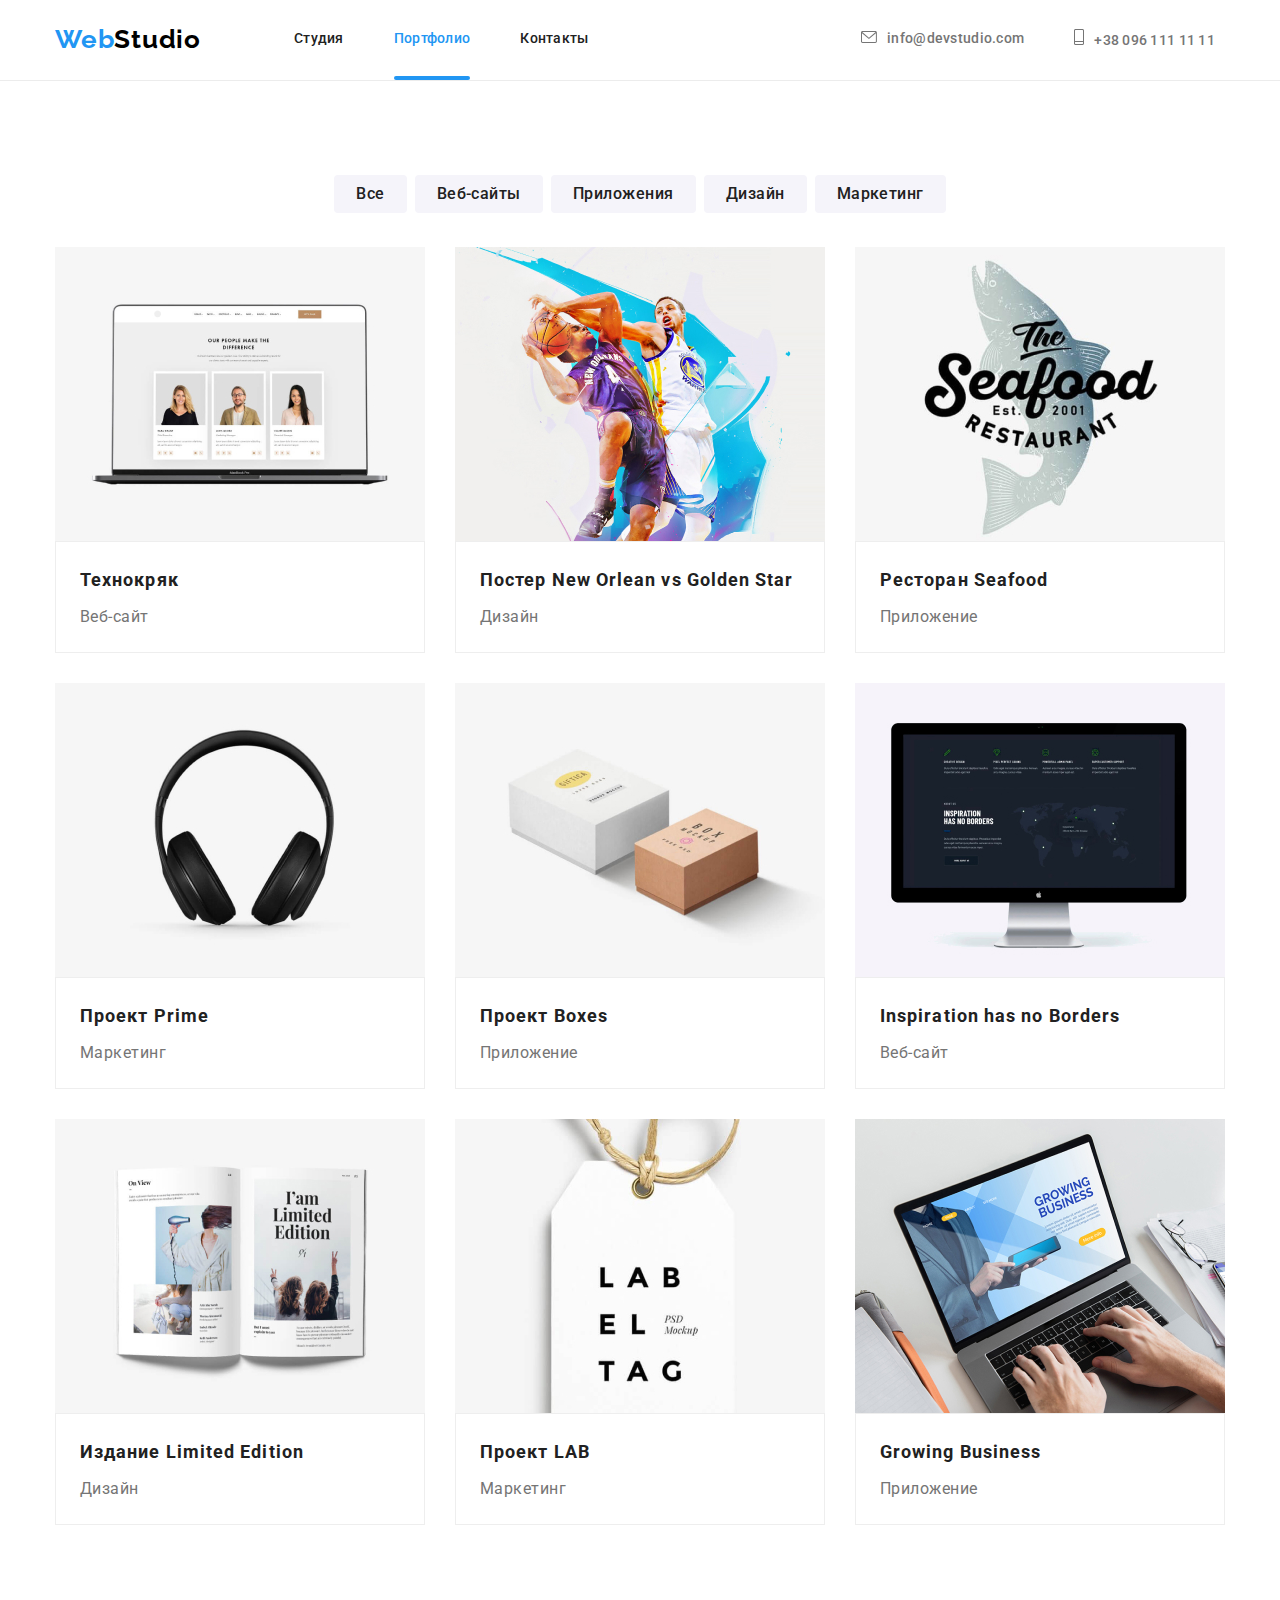
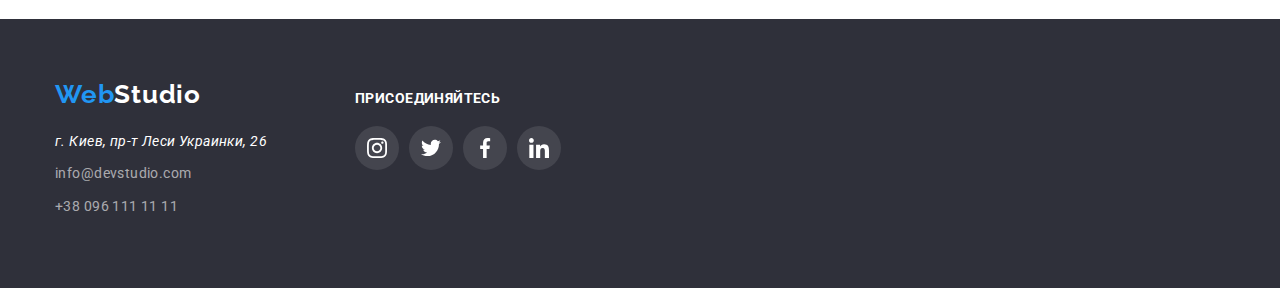
==== portfolio.html @ c2597544 "перенос файлов" ====
<!DOCTYPE html>
<html lang="en">
    <head>
        <meta charset="UTF-8" />
        <meta name="viewport" content="width=device-width, initial-scale=1.0" />
        <title>Portfolio</title>
        <link
            href="https://fonts.googleapis.com/css2?family=Raleway:wght@700&family=Roboto:wght@400;500;700;900&display=swap"
            rel="stylesheet"
        />
        <link
            rel="stylesheet"
            href="https://cdnjs.cloudflare.com/ajax/libs/modern-normalize/1.0.0/modern-normalize.min.css"
        />
        <link rel="stylesheet" href="./css/styles.css" />
    </head>
    <body>
        <header class="page-header border-bottom">
            <div class="container main-nav">
                <nav class="nav-nav">
                    <a href="./index.html" class="logo">Web<span class="logospan">Studio</span></a>
                    <ul class="site-nav">
                        <li class="item"><a href="./index.html" class="link">Студия</a></li>
                        <li class="item"><a href="" class="link current">Портфолио</a></li>
                        <li class="item"><a href="" class="link">Контакты</a></li>
                    </ul>
                </nav>
                <ul class="upper-contacts">
                    <li class="item">
                        <a href="mailto:info@devstudio.com" class="upper-contacts-item"
                            ><svg class="upper-contacts-svg-one upper-contacts-svg">
                                <use href="./images/sprite.svg#envelope"></use></svg
                            >info@devstudio.com</a
                        >
                    </li>
                    <li class="item">
                        <a href="tel:+380961111111" class="upper-contacts-item">
                            <svg class="upper-contacts-svg-two upper-contacts-svg">
                                <use href="./images/sprite.svg#phone"></use></svg
                            >+38 096 111 11 11</a
                        >
                    </li>
                </ul>
            </div>
        </header>
        <main>
            <section class="ourprojects">
                <div class="container">
                    <h1></h1>
                    <ul class="project-button-group">
                        <li class="project-button-item">
                            <button class="projectbutton" type="button">Все</button>
                        </li>
                        <li class="project-button-item">
                            <button class="projectbutton" type="button">Веб-сайты</button>
                        </li>
                        <li class="project-button-item">
                            <button class="projectbutton" type="button">Приложения</button>
                        </li>
                        <li class="project-button-item">
                            <button class="projectbutton" type="button">Дизайн</button>
                        </li>
                        <li class="project-button-item">
                            <button class="projectbutton" type="button">Маркетинг</button>
                        </li>
                    </ul>

                    <ul class="projects-info">
                        <li class="project-info-item">
                            <a class="project-box-link" target="_blank" rel="noopener noreferer" href="#">
                                <div class="project-img-box">
                                    <img src="./images/img5.jpg" width="370" height="294" alt="" />
                                    <p class="project-box-desc">
                                        Технокряк это современная площадка распространения коронавируса. Компании
                                        используют эту платформу для цифрового шпионажа и атак на защищённые сервера
                                        конкурентов.
                                    </p>
                                </div>
                                <div class="project-info-box">
                                    <h5 class="projecthead">Технокряк</h5>
                                    <p class="projectdesc">Веб-сайт</p>
                                </div>
                            </a>
                        </li>
                        <li class="project-info-item">
                            <a class="project-box-link" target="_blank" rel="noopener noreferer" href="#">
                                <div class="project-img-box">
                                    <img src="./images/img6.jpg" width="370" height="294" alt="" />
                                    <p class="project-box-desc">
                                        Технокряк это современная площадка распространения коронавируса. Компании
                                        используют эту платформу для цифрового шпионажа и атак на защищённые сервера
                                        конкурентов.
                                    </p>
                                </div>
                                <div class="project-info-box">
                                    <h5 class="projecthead">Постер New Orlean vs Golden Star</h5>
                                    <p class="projectdesc">Дизайн</p>
                                </div>
                            </a>
                        </li>
                        <li class="project-info-item">
                            <a class="project-box-link" target="_blank" rel="noopener noreferer" href="#">
                                <div class="project-img-box">
                                    <img src="./images/img7.jpg" width="370" height="294" alt="" />
                                    <p class="project-box-desc">
                                        Технокряк это современная площадка распространения коронавируса. Компании
                                        используют эту платформу для цифрового шпионажа и атак на защищённые сервера
                                        конкурентов.
                                    </p>
                                </div>
                                <div class="project-info-box">
                                    <h5 class="projecthead">Ресторан Seafood</h5>
                                    <p class="projectdesc">Приложение</p>
                                </div>
                            </a>
                        </li>
                        <li class="project-info-item">
                            <a class="project-box-link" target="_blank" rel="noopener noreferer" href="#">
                                <div class="project-img-box">
                                    <img src="./images/img8.jpg" width="370" height="294" alt="" />
                                    <p class="project-box-desc">
                                        Технокряк это современная площадка распространения коронавируса. Компании
                                        используют эту платформу для цифрового шпионажа и атак на защищённые сервера
                                        конкурентов.
                                    </p>
                                </div>
                                <div class="project-info-box">
                                    <h5 class="projecthead">Проект Prime</h5>
                                    <p class="projectdesc">Маркетинг</p>
                                </div>
                            </a>
                        </li>
                        <li class="project-info-item">
                            <a class="project-box-link" target="_blank" rel="noopener noreferer" href="#">
                                <div class="project-img-box">
                                    <img src="./images/img9.jpg" width="370" height="294" alt="" />
                                    <p class="project-box-desc">
                                        Технокряк это современная площадка распространения коронавируса. Компании
                                        используют эту платформу для цифрового шпионажа и атак на защищённые сервера
                                        конкурентов.
                                    </p>
                                </div>
                                <div class="project-info-box">
                                    <h5 class="projecthead">Проект Boxes</h5>
                                    <p class="projectdesc">Приложение</p>
                                </div>
                            </a>
                        </li>
                        <li class="project-info-item">
                            <a class="project-box-link" target="_blank" rel="noopener noreferer" href="#">
                                <div class="project-img-box">
                                    <img src="./images/img10.jpg" width="370" height="294" alt="" />
                                    <p class="project-box-desc">
                                        Технокряк это современная площадка распространения коронавируса. Компании
                                        используют эту платформу для цифрового шпионажа и атак на защищённые сервера
                                        конкурентов.
                                    </p>
                                </div>
                                <div class="project-info-box">
                                    <h5 class="projecthead">Inspiration has no Borders</h5>
                                    <p class="projectdesc">Веб-сайт</p>
                                </div>
                            </a>
                        </li>
                        <li class="project-info-item">
                            <a class="project-box-link" target="_blank" rel="noopener noreferer" href="#">
                                <div class="project-img-box">
                                    <img src="./images/img11.jpg" width="370" height="294" alt="" />
                                    <p class="project-box-desc">
                                        Технокряк это современная площадка распространения коронавируса. Компании
                                        используют эту платформу для цифрового шпионажа и атак на защищённые сервера
                                        конкурентов.
                                    </p>
                                </div>
                                <div class="project-info-box">
                                    <h5 class="projecthead">Издание Limited Edition</h5>
                                    <p class="projectdesc">Дизайн</p>
                                </div>
                            </a>
                        </li>
                        <li class="project-info-item">
                            <a class="project-box-link" target="_blank" rel="noopener noreferer" href="#">
                                <div class="project-img-box">
                                    <img src="./images/img12.jpg" width="370" height="294" alt="" />
                                    <p class="project-box-desc">
                                        Технокряк это современная площадка распространения коронавируса. Компании
                                        используют эту платформу для цифрового шпионажа и атак на защищённые сервера
                                        конкурентов.
                                    </p>
                                </div>
                                <div class="project-info-box">
                                    <h5 class="projecthead">Проект LAB</h5>
                                    <p class="projectdesc">Маркетинг</p>
                                </div>
                            </a>
                        </li>
                        <li class="project-info-item">
                            <a class="project-box-link" target="_blank" rel="noopener noreferer" href="#">
                                <div class="project-img-box">
                                    <img src="./images/img13.jpg" width="370" height="294" alt="" />
                                    <p class="project-box-desc">
                                        Технокряк это современная площадка распространения коронавируса. Компании
                                        используют эту платформу для цифрового шпионажа и атак на защищённые сервера
                                        конкурентов.
                                    </p>
                                </div>
                                <div class="project-info-box">
                                    <h5 class="projecthead">Growing Business</h5>
                                    <p class="projectdesc">Приложение</p>
                                </div>
                            </a>
                        </li>
                    </ul>
                </div>
            </section>
        </main>
        <footer class="footer">
            <div class="container footer-div-box">
                <div class="footer-widget contact-info">
                    <a href="/" class="footerlogo">Web<span class="footerlogospan">Studio</span></a>
                    <ul class="footer-list">
                        <li class="footer-list-item">
                            <address class="address">г. Киев, пр-т Леси Украинки, 26</address>
                        </li>
                        <li class="footer-list-item">
                            <a href="mailto:info@devstudio.com" class="mail">info@devstudio.com</a>
                        </li>
                        <li class="footer-list-item">
                            <a href="tel:+380961111111" class="tel">+38 096 111 11 11</a>
                        </li>
                    </ul>
                </div>
                <div class="footer-widget join-us">
                    <h4 class="join-us-header">ПРИСОЕДИНЯЙТЕСЬ</h4>
                    <ul class="list-footer-social-icons">
                        <li class="footer-social-icons-item">
                            <a
                                class="footer-social-icons-link"
                                href="https://instagram.com/"
                                target="_blank"
                                rel="noopener noreferer"
                                aria-label="Instagram"
                            >
                                <svg class="footer-social-icons-svg">
                                    <use href="./images/sprite.svg#instagram"></use>
                                </svg>
                            </a>
                        </li>
                        <li class="footer-social-icons-item">
                            <a
                                class="footer-social-icons-link"
                                href="https://twitter.com/"
                                target="_blank"
                                rel="noopener noreferer"
                                aria-label="Twitter"
                            >
                                <svg class="footer-social-icons-svg">
                                    <use href="./images/sprite.svg#twitter"></use>
                                </svg>
                            </a>
                        </li>
                        <li class="footer-social-icons-item">
                            <a
                                class="footer-social-icons-link"
                                href="https://facebook.com/"
                                target="_blank"
                                rel="noopener noreferer"
                                aria-label="Facebook"
                            >
                                <svg class="footer-social-icons-svg">
                                    <use href="./images/sprite.svg#facebook"></use>
                                </svg>
                            </a>
                        </li>
                        <li class="footer-social-icons-item">
                            <a
                                class="footer-social-icons-link"
                                href="https://linkedin.com/"
                                target="_blank"
                                rel="noopener noreferer"
                                aria-label="LinkedIn"
                            >
                                <svg class="footer-social-icons-svg">
                                    <use href="./images/sprite.svg#linkedin"></use>
                                </svg>
                            </a>
                        </li>
                    </ul>
                </div>
            </div>
        </footer>
    </body>
</html>
---- css/styles.css ----
html {
    box-sizing: border-box;
}

body {
    font-family: Roboto, sans-serif;
    font-style: normal;
    font-weight: normal;
}

*,
*::before,
*::after {
    box-sizing: inherit;
}

:root {
    --main-text-color: #212121;
    --hover-button-color: #2196f3;
    --secondary-color: #757575;
    --white: #ffffff;
    --hero-background-color: #2f303a;
    --secondary-section-background-color: #e5e5e5;
    --team-background-color: #f5f4fa;
    --social-icons-color: #afb1b8;
}
a {
    text-decoration: none;
}

.list {
    padding: 0;
    margin: 0;
    list-style: none;
}

.container {
    width: 1200px;
    padding-left: 15px;
    padding-right: 15px;
    margin-right: auto;
    margin-left: auto;
}

h1,
h2,
h3,
h4,
h5,
p {
    margin-top: 0;
    margin-bottom: 0;
}

img {
    display: block;
    max-width: 100%;
    height: auto;
}

ul {
    list-style-type: none;
}

.page-header {
    padding-bottom: 25px;
    padding-top: 24px;
}
.main-nav {
    display: flex;
    width: 1200px;
    align-items: center;
    padding-left: 15px;
    padding-right: 15px;
    margin: 0 auto;
}

.logo {
    margin-right: 53px;
    font-family: Raleway, sans-serif;
    font-style: normal;
    font-weight: bold;
    font-size: 26px;
    line-height: 1.19;
    letter-spacing: 0.03em;
    transition: 250ms cubic-bezier(0.4, 0, 0.2, 1);

    color: var(--hover-button-color);
}

.logospan {
    color: black;
}

.site-nav .link.current {
    color: var(--hover-button-color);
    position: relative;
    transition: 5s cubic-bezier(0.4, 0, 0.2, 1);
}

.current::after {
    content: "";
    display: block;
    width: 100%;
    height: 4px;
    margin-top: 28.6px;
    background-color: currentColor;
    border-radius: 2px;
    position: absolute;
}

.site-nav .link:hover,
focus {
    color: var(--hover-button-color);
}

.site-nav {
    display: flex;
    margin-top: 0;
    margin-bottom: 0;
}

.nav-nav {
    display: flex;
    align-items: center;
}

.site-nav :not(:last-child) {
    margin-right: 50px;
}

.site-nav .link {
    display: block;

    font-weight: 500;
    font-size: 14px;
    line-height: 1.14;
    letter-spacing: 0.02em;
    color: var(--main-text-color);
    transition: 250ms cubic-bezier(0.4, 0, 0.2, 1);
}

.upper-contacts {
    display: flex;
    margin-left: auto;
    margin-top: 0;
    margin-bottom: 0;
}

.upper-contacts .item + .item {
    margin-left: 50px;
}

.upper-contacts-svg {
    fill: var(--secondary-color);
}

.upper-contacts-item .upper-contacts-svg:hover {
    fill: var(--hover-button-color);
}
.upper-contacts-svg-one {
    width: 16px;
    height: 12px;
}

.upper-contacts-svg-two {
    width: 10px;
    height: 16px;
}

.upper-contacts {
    margin-right: 10px;
}

.upper-contacts-item {
    font-weight: 500;
    font-size: 14px;
    line-height: 16px;
    letter-spacing: 0.02em;
    color: var(--secondary-color);
    transition: 250ms cubic-bezier(0.4, 0, 0.2, 1);
}
.upper-contacts-item:hover {
    color: var(--hover-button-color);
}

.upper-contacts-svg {
    fill: currentColor;
    margin-right: 10px;
}

.border-bottom {
    border-bottom: 1px solid #ececec;
}
.hero {
    background-color: var(--hero-background-color);
    background-image: linear-gradient(to right, rgba(47, 48, 58, 0.4), rgba(47, 48, 58, 0.4)),
        url("../images/hero-image.jpg");
    background-repeat: no-repeat;
    background-position: center;
    background-size: cover;
    margin-right: auto;
    margin-left: auto;
    align-items: center;
    max-width: 1600px;
    height: 600px;
    padding-top: 200px;
    padding-bottom: 200px;
}

.herotitle {
    flex-wrap: wrap;
    margin-left: auto;
    margin-top: auto;
    margin-bottom: 30px;
    margin-right: auto;
    padding-left: auto;
    padding-right: auto;

    font-weight: 900;
    font-size: 44px;
    line-height: 1.36;
    text-align: center;
    letter-spacing: 0.06em;
    text-transform: uppercase;
    color: var(--white);
}

.herobutton {
    display: block;
    margin: 0 auto;
    border-radius: 4px;
    min-width: 200px;
    height: 50px;
    text-align: center;

    background: var(--hover-button-color);
    font-weight: bold;
    font-size: 16px;
    line-height: 1.88;
    letter-spacing: 0.06em;
    color: var(--white);
    cursor: pointer;
    border: 0;
    transition: 250ms cubic-bezier(0.4, 0, 0.2, 1);
}

.herobutton:hover,
.herobutton:focus {
    background: var(--white);
    color: var(--hover-button-color);
}
.backdrop {
    position: fixed;
    top: 0;
    left: 0;
    right: 0;
    bottom: 0;
    background-color: rgba(0, 0, 0, 0.2);
    z-index: 100;
    opacity: 1;
    transition: 250ms cubic-bezier(0.4, 0, 0.2, 1);
}

.backdrop.is-hidden {
    opacity: 0;
    pointer-events: none;
    visibility: hidden;
}

.is-hidden .modal {
    transform: translate(-50%, 0%) scale(0.5);
}

.modal {
    position: relative;
    top: 50%;
    left: 50%;
    transform: translate(-50%, -50%) scale(1);
    width: 528px;
    height: 581px;
    background-color: var(--white);
    padding: 40px;
    transition: 250ms cubic-bezier(0.4, 0, 0.2, 1);
    box-shadow: 0px 1px 3px rgba(0, 0, 0, 0.12), 0px 1px 1px rgba(0, 0, 0, 0.14), 0px 2px 1px rgba(0, 0, 0, 0.2);
    border-radius: 4px;
}

.btn-close {
    position: absolute;
    top: 8px;
    right: 8px;
    width: 30px;
    height: 30px;
    border: 1px solid rgba(0, 0, 0, 0.1);
    border-radius: 50%;
    background-color: var(--white);
    background-color: transparent;
    background-repeat: no-repeat;
    background-position: center;
    cursor: pointer;
}
.close-btn-svg {
    position: absolute;
    top: 8px;
    right: 8px;
    width: 11px;
    height: 11px;
    transition: 250ms cubic-bezier(0.4, 0, 0.2, 1);
}

.btn-close:hover .close-btn-svg {
    fill: var(--hover-button-color);
}

.fieldset {
    display: flex;
    flex-wrap: wrap;
}

.service-header {
    margin: 0 auto;
    margin-bottom: 12px;
    font-weight: bold;
    font-size: 20px;
    line-height: 23px;
    text-align: center;
    letter-spacing: 0.03em;
    color: var(--main-text-color);
}

.form-field::placeholder {
    text-transform: uppercase;
    color: rgba(117, 117, 117, 0.5);
}
.field {
    margin-top: 4px;
    width: 100%;
    line-height: 40px;
    padding-top: 0;
    padding-bottom: 0;
    padding-left: 40px;
    margin-bottom: 2px;
    border-width: 1px;
    border-style: solid;
    border-color: rgba(33, 33, 33, 0.2);
    border-radius: 4px;
    cursor: pointer;
    transition: 250ms cubic-bezier(0.4, 0, 0.2, 1);
    outline: none;
}
.field:focus {
    border-color: var(--hover-button-color);
}

.field-label {
    font-size: 12px;
    line-height: 1.16;
    letter-spacing: 0.01em;
    color: var(--secondary-color);
}

.field {
    position: relative;
}

.service-order-svg {
    position: absolute;
    left: 53px;
    transform: translateY(15px);
    display: inline-block;
    width: 18px;
    height: 18px;
    fill: var(--main-text-color);
    transition: 250ms cubic-bezier(0.4, 0, 0.2, 1);
}

.field:focus + .service-order-svg {
    fill: var(--hover-button-color);
}

.text-area {
    padding-left: 16px;
    padding-right: 16px;
    padding-top: 13px;
    padding-bottom: 11px;
    margin-top: 4px;
    resize: none;
    width: 448px;
    height: 120px;
    font-size: 14px;
    line-height: 1.14;
    letter-spacing: 0.01em;
    border-width: 1px;
    border-style: solid;
    border-color: rgba(33, 33, 33, 0.2);
    border-radius: 4px;
    outline: none;
    transition: 250ms cubic-bezier(0.4, 0, 0.2, 1);
}

.text-area::placeholder {
    font-size: 14px;
    line-height: 16px;
    letter-spacing: 0.01em;
    color: rgba(117, 117, 117, 0.5);
}

.text-area:focus {
    border-color: var(--hover-button-color);
}

.checkbox-text {
    margin-top: 20px;
}
.check {
    display: flex;
    justify-content: center;
    align-items: center;
}

.check-input {
    position: absolute;
    width: 1px;
    height: 1px;
    margin: -1px;
    border: 0;
    padding: 0;
    white-space: nowrap;
    clip-path: inset(100%);
    clip: rect(0 0 0 0);
    overflow: hidden;
}

.checkbox-check {
    display: inline-block;
    width: 16px;
    height: 15px;
    margin-right: 7px;
    border: 2px solid var(--main-text-color);
    border-radius: 2px;
}
.check-input:checked + .checkbox-check {
    border-color: transparent;
    background-color: var(--hover-button-color);
    background-image: url("../images/check-sign.svg");
    background-size: contain;
    background-origin: content-box;
    background-repeat: no-repeat;
    transition: 50ms cubic-bezier(0.4, 0, 0.2, 1);
}

.policy {
    font-size: 14px;
    line-height: 1.71;
    letter-spacing: 0.03em;
    color: var(--secondary-color);
}
.conditions-link {
    font-size: 14px;
    line-height: 1.71;
    letter-spacing: 0.03em;
    text-decoration-line: underline;
    color: var(--hover-button-color);
    transition: 250ms cubic-bezier(0.4, 0, 0.2, 1);
}
.service-order-btn {
    position: relative;
    display: inline-flex;
    padding-top: 10px;
    padding-bottom: 10px;
    padding-left: 56px;
    margin: 0 auto;
    margin-top: 30px;
    margin-left: 125px;
    height: 50px;
    min-width: 200px;
    font-weight: bold;
    font-size: 16px;
    line-height: 1.87;
    align-items: center;
    text-align: center;
    letter-spacing: 0.06em;

    color: var(--white);
    background: var(--hover-button-color);
    border: 0;
    border-radius: 4px;
    box-shadow: 0px 4px 4px rgba(0, 0, 0, 0.15);
    cursor: pointer;
    transition: 250ms cubic-bezier(0.4, 0, 0.2, 1);
}

.description {
    padding-top: 94px;
    padding-bottom: 94px;
}
.description-list {
    display: flex;
    flex-wrap: wrap;
    margin-top: 213px;
    align-items: center;
    width: 1200px;
    align-items: center;
    padding-left: 15px;
    padding-right: 15px;
    margin: 0 auto;
}
.description-list .item {
    width: 270px;
}
.description-list .item:not(:last-child) {
    margin-right: 30px;
}

.description-list .item::before {
    display: block;
    content: "";
    height: 120px;
    background-repeat: no-repeat;
    background-position: center;
    background-color: var(--team-background-color);
    border-radius: 4px;
    margin-bottom: 30px;
}

.details-attention::before {
    background-image: url("../images/antenna1.png");
}

.being-ontime::before {
    background-image: url("../images/clock1.png");
}

.planning::before {
    background-image: url("../images/diagram1.png");
}

.technologies::before {
    background-image: url("../images/astronaut1.png");
}
.desctitle {
    margin-bottom: 10px;

    font-weight: bold;
    font-size: 14px;
    line-height: 1.14;
    letter-spacing: 0.03em;
    text-transform: uppercase;
    color: var(--main-text-color);
}

.desctext {
    font-size: 14px;
    line-height: 1.71;
    letter-spacing: 0.03em;
    color: var(--secondary-color);
}

.function {
    padding-bottom: 94px;
}

.functitle {
    margin-bottom: 50px;
    font-weight: bold;
    font-size: 36px;
    line-height: 1.17;
    text-align: center;
    letter-spacing: 0.03em;
    color: var(--main-text-color);
}

.functitle-list {
    display: flex;
    flex-wrap: wrap;
    align-items: center;
    width: 1200px;
    margin: 0 auto;
    padding-left: 0;
}
.functitle-list-item {
    width: 370px;
}

.functitle-list .functitle-list-item:not(:last-child) {
    margin-right: 30px;
}

.what-we-do {
    position: relative;
}

.what-we-do-header {
    position: absolute;
    flex-wrap: no-wrap;
    bottom: 0;
    padding-top: 27px;
    width: 100%;
    height: 70px;

    font-weight: bold;
    font-size: 14px;
    line-height: 1.14;
    text-align: center;
    letter-spacing: 0.03em;
    text-transform: uppercase;
    color: var(--white);
    background: rgba(47, 48, 58, 0.8);
}

.flex-container {
    display: flex;
    flex-wrap: wrap;
    align-items: center;
    text-align: center;
    width: 1200px;
    padding-left: 0;
    padding-right: 0;
    margin: 0 auto;
}

.team {
    background-color: var(--team-background-color);
    padding-bottom: 94px;
    padding-top: 94px;
}
.teamheader {
    margin: 0;
    margin-bottom: 50px;
    text-align: center;
    font-weight: bold;
    font-size: 36px;
    line-height: 42px;
    text-align: center;
    letter-spacing: 1.17;
    color: var(--main-text-color);
}
.flex-item {
    width: 270px;
    padding-bottom: 30px;
    background-color: var(--white);
    box-shadow: 0px 1px 3px rgba(0, 0, 0, 0.12), 0px 1px 1px rgba(0, 0, 0, 0.14), 0px 2px 1px rgba(0, 0, 0, 0.2);
    border-radius: 0px 0px 4px 4px;
}
.flex-container .flex-item:not(:last-child) {
    margin-right: 30px;
}
.teamitem {
    margin-top: 30px;
    margin-bottom: 10px;
    font-weight: 500;
    font-size: 16px;
    line-height: 1.19;
    letter-spacing: 0.03em;
    color: var(--main-text-color);
}

.itemposition {
    margin-top: 0;
    margin-bottom: 0;
    font-size: 16px;
    line-height: 1.19;
    letter-spacing: 0.03em;
    color: var(--secondary-color);
}

.list-social-icons {
    display: flex;
    flex-wrap: wrap;
    margin: 0 auto;
    margin-left: 32px;
    margin-top: 16px;
    align-items: center;
    padding-inline-start: 0;
}

.social-icons-link {
    display: flex;
    justify-content: center;
    align-items: center;
    width: 44px;
    height: 44px;
    background-color: var(--white);
    border-radius: 50%;
    transition: 250ms cubic-bezier(0.4, 0, 0.2, 1);
}
.social-icons-link:hover .social-icons-svg,
.social-icons-link:focus .social-icons-svg {
    fill: var(--white);
}

.social-icons-link:hover,
.social-icons-link:focus {
    background-color: var(--hover-button-color);
}
.social-icons-svg {
    width: 20px;
    height: 20px;
    fill: var(--social-icons-color);
}

.social-icons-item:not(:last-child) {
    margin-right: 10px;
}
.clients {
    padding-bottom: 94px;
    padding-top: 94px;
}
.clients-header {
    margin: 0;
    margin-bottom: 50px;
    text-align: center;
    font-weight: bold;
    font-size: 36px;
    line-height: 42px;
    text-align: center;
    letter-spacing: 1.17;
    color: var(--main-text-color);
}

.constant-clients-list {
    display: flex;
    flex-wrap: wrap;
    justify-content: center;
    margin: 0 auto;
    align-items: center;
    padding-inline-start: 0;
}

.constant-clients-list-item {
    display: flex;
    justify-content: center;
    align-items: center;
    width: 170px;
    height: 90px;
    border: 1px solid #afb1b8;
    border-radius: 4px;
    color: var(--social-icons-color);
    transition: 250ms cubic-bezier(0.4, 0, 0.2, 1);
}
.clients-examples-svg {
    fill: var(--social-icons-color);
    transition: 250ms cubic-bezier(0.4, 0, 0.2, 1);
}

.constant-clients-list-item:hover .clients-examples-svg,
.constant-clients-list-item:focus .clients-examples-svg {
    fill: var(--hover-button-color);
    transition: 250ms cubic-bezier(0.4, 0, 0.2, 1);
}

.constant-clients-list-item:hover,
.constant-clients-list-item:focus {
    border-color: var(--hover-button-color);
}

.constant-clients-list-a:not(:last-child) {
    margin-right: 30px;
}

.footer {
    padding-top: 60px;
    display: flex;
    flex-wrap: wrap;
    align-items: left;
    padding-top: 60px;
    padding-bottom: 60px;
    background-color: var(--hero-background-color);
}

.footer-div-box {
    display: flex;
    flex-wrap: wrap;
}
.footerlogo {
    margin-bottom: 20px;
    font-family: Raleway, sans-serif;
    font-style: normal;
    font-weight: bold;
    font-size: 26px;
    line-height: 1.19;
    letter-spacing: 0.03em;
    color: var(--hover-button-color);
    transition: 250ms cubic-bezier(0.4, 0, 0.2, 1);
}

.footerlogospan {
    color: var(--white);
}
.footer-list {
    margin-top: 20px;
    margin-bottom: 0;
    margin-left: 0;
    padding-left: 0px;
}

.footer-div-box {
    display: flex;
    flex-wrap: wrap;
    align-items: baseline;
}
.footer-list-item {
    margin-bottom: 9px;
}
.address {
    font-size: 14px;
    line-height: 1.71;
    letter-spacing: 0.03em;
    color: var(--white);
}

.mail,
.tel {
    margin-bottom: 9px;
    font-size: 14px;
    line-height: 1.71;
    letter-spacing: 0.03em;
    color: rgba(255, 255, 255, 0.6);
    transition: 250ms cubic-bezier(0.4, 0, 0.2, 1);
}

.mail:hover,
.tel:hover {
    color: var(--hover-button-color);
}

.footer-widget {
    width: 270px;
    margin-right: 30px;
}

.join-us-header {
    display: flex;
    flex-wrap: wrap;
    margin: 0 auto;
    margin-bottom: 20px;
    font-weight: bold;
    font-size: 14px;
    line-height: 16px;
    letter-spacing: 0.03em;
    text-transform: uppercase;
    color: var(--white);
}

.list-footer-social-icons {
    display: flex;
    flex-wrap: wrap;
    margin: 0 auto;
    align-items: center;
    padding-left: 0;
}
.footer-social-icons-link {
    display: flex;
    justify-content: center;
    align-items: center;
    width: 44px;
    height: 44px;
    background-color: rgba(255, 255, 255, 0.1);
    border-radius: 50%;
    transition: 250ms cubic-bezier(0.4, 0, 0.2, 1);
}
.footer-social-icons-link:hover .footer-social-icons-svg,
.footer-social-icons-link:focus .footer-social-icons-svg {
    fill: var(--white);
}

.footer-social-icons-link:hover,
.footer-social-icons-link:focus {
    background-color: var(--hover-button-color);
}
.footer-social-icons-svg {
    width: 20px;
    height: 20px;
    fill: var(--white);
}

.footer-social-icons-item:not(:last-child) {
    margin-right: 10px;
}
.ourprojects {
    display: flex;
    flex-wrap: wrap;
    padding-top: 94px;
    padding-bottom: 94px;
    padding-left: 0;
    padding-right: 0;
    margin: 0 auto;
    align-items: center;
}
.project-button-group {
    display: flex;
    flex-wrap: wrap;
    margin-top: 0;
    margin-bottom: 34px;
    margin-left: auto;
    margin-right: auto;
    padding-left: 0;
    justify-content: center;
}

.projectbutton {
    padding: 6px 22px;

    font-weight: 500;
    font-size: 16px;
    line-height: 1.62;
    text-align: center;
    letter-spacing: 0.03em;
    color: var(--main-text-color);
    background: var(--team-background-color);
    border-radius: 4px;
    border: 0;
    transition: 250ms cubic-bezier(0.4, 0, 0.2, 1);
}

.project-button-item:not(:last-child) {
    margin-right: 8px;
}

.projects-info {
    display: flex;
    flex-wrap: wrap;
    align-items: center;
    text-align: center;
    width: 1200px;
    padding-left: 0;
    padding-right: 0;
    margin: 0 auto;
}
.project-info-item {
    width: 370px;
    margin-right: 30px;
    margin-bottom: 30px;
}

.project-img-box {
    position: relative;
    overflow: hidden;
}

.project-box-desc {
    display: inline-block;
    position: absolute;
    padding-top: 63px;
    padding-left: 24px;
    padding-right: 24px;
    padding-bottom: 63px;
    right: 0;
    bottom: 0;
    width: 100%;
    height: 100%;
    background: rgba(33, 150, 243, 0.9);
    font-size: 18px;
    line-height: 1.56;
    letter-spacing: 0.03em;
    text-align: left;
    color: var(--white);
    transform: translateY(100%);
    transition: 250ms cubic-bezier(0.4, 0, 0.2, 1);
}

.project-box-link:hover,
.project-box-link:focus {
    box-shadow: 0px 1px 1px rgba(0, 0, 0, 0.12), 0px 4px 4px rgba(0, 0, 0, 0.06), 1px 4px 6px rgba(0, 0, 0, 0.16);
    cursor: pointer;
}

.project-box-link:hover .project-box-desc,
.project-box-link:focus .project-box-desc {
    transform: translateY(0);
}

.project-info-item:nth-child(3n) {
    margin-right: 0;
}

.project-info-item:nth-last-child(-n + 3) {
    margin-bottom: 0;
}

.project-info-box {
    padding: 20px 24px;
    border: 1px solid #eeeeee;
}
.projecthead {
    margin-bottom: 4px;
    margin-right: auto;

    font-weight: bold;
    font-size: 18px;
    line-height: 2;
    letter-spacing: 0.06em;
    text-align: left;
    color: var(--main-text-color);
}

.projectdesc {
    margin-top: 0;
    margin-bottom: 20;
    margin-right: auto;
    text-align: left;
    font-size: 16px;
    line-height: 1.87;
    letter-spacing: 0.03em;
    color: var(--secondary-color);
}

.projectbutton:hover,
.projectbutton:focus {
    background-color: var(--hover-button-color);
    color: var(--white);
    cursor: pointer;
}

.subscribe-to-us {
    margin-bottom: 20px;
    font-weight: bold;
    font-size: 14px;
    line-height: 16px;
    letter-spacing: 0.03em;
    text-transform: uppercase;
    color: var(--white);
}

.subscr-mail {
    padding-top: 15px;
    padding-bottom: 15px;
    padding-left: 16px;
    margin-right: 8px;
    font-size: 16px;
    line-height: 1.25;
    display: inline-block;
    align-items: center;
    letter-spacing: 0.03em;
    color: rgba(255, 255, 255, 0.6);
    background-color: var(--hero-background-color);
    width: 358px;
    height: 50px;
    border: 1px solid rgba(255, 255, 255, 0.3);
    box-sizing: border-box;
    border-radius: 4px;
}

.subscr-btn {
    padding-top: 10px;
    padding-bottom: 10px;
    padding-left: 29px;
    position: relative;
    display: inline-flex;
    height: 50px;
    min-width: 200px;
    margin: 0 auto;

    font-weight: bold;
    font-size: 16px;
    line-height: 1.87;
    align-items: center;
    letter-spacing: 0.06em;

    color: var(--white);
    background: var(--hover-button-color);
    border: 0;
    border-radius: 4px;
    cursor: pointer;
    transition: 250ms cubic-bezier(0.4, 0, 0.2, 1);
}

.subscr-btn:hover,
.subscr-btn:focus {
    background: var(--white);
    color: var(--hover-button-color);
}

.subscr-btn:hover .subscr-btn-arrow-svg,
.subscr-btn:focus .subscr-btn-arrow-svg {
    fill: var(--hover-button-color);
}

.subscr-btn-arrow-svg {
    position: absolute;
    top: 13px;
    right: 28px;
    height: 24px;
    width: 24px;
    fill: var(--white);
    transition: 250ms cubic-bezier(0.4, 0, 0.2, 1);
}
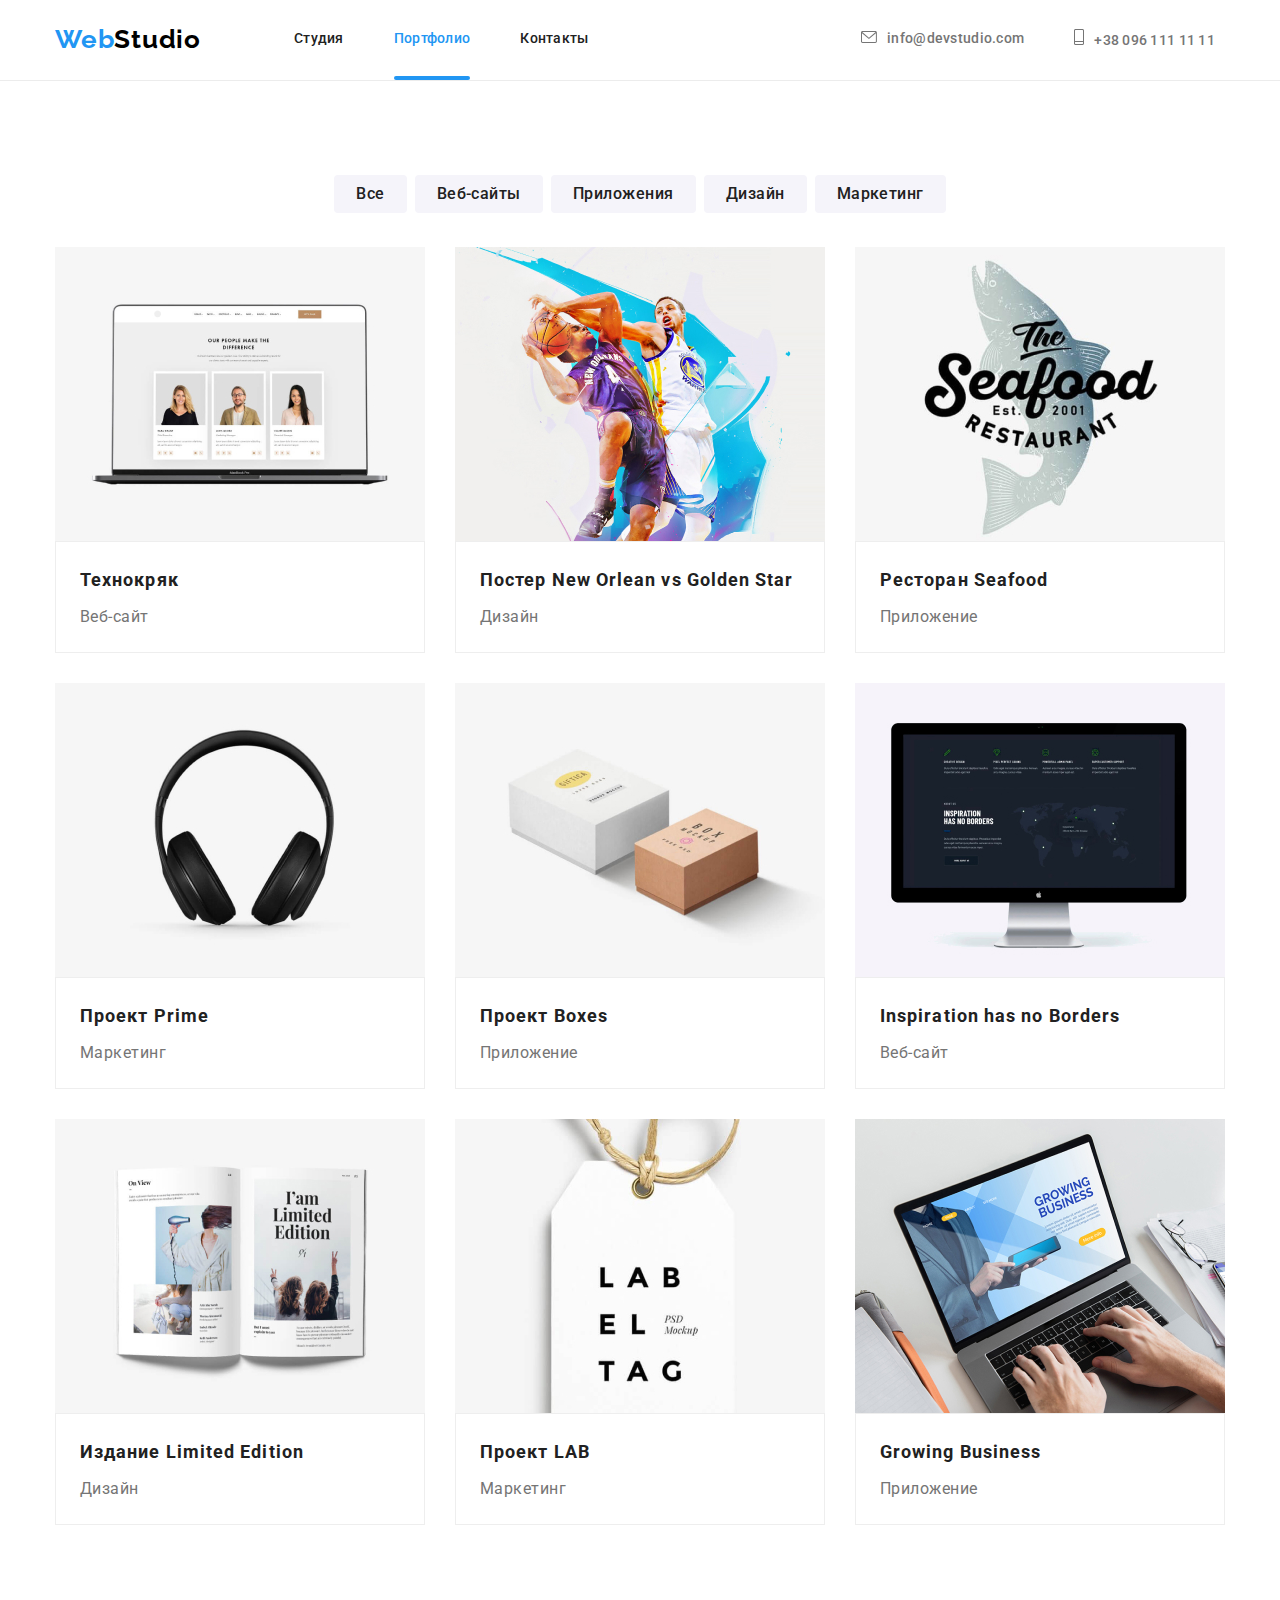
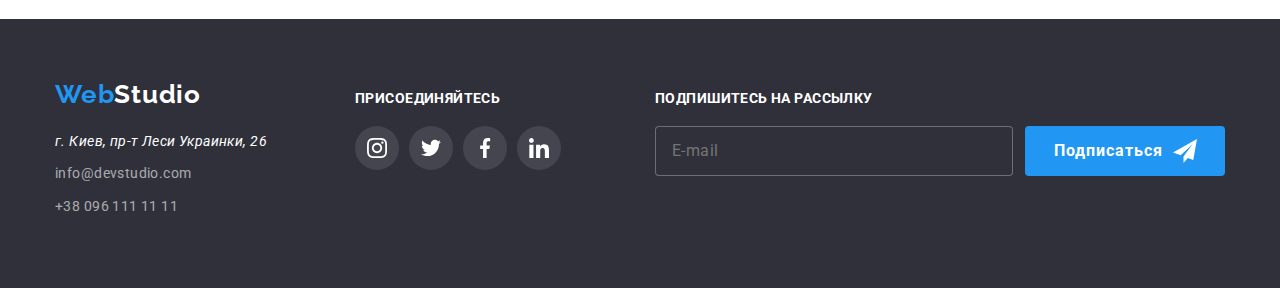
==== commit 65ad3e69: "1s draft" ====
--- a/portfolio.html
+++ b/portfolio.html
@@ -12,7 +12,7 @@
             rel="stylesheet"
             href="https://cdnjs.cloudflare.com/ajax/libs/modern-normalize/1.0.0/modern-normalize.min.css"
         />
-        <link rel="stylesheet" href="./css/styles.css" />
+        <link rel="stylesheet" href="./css/main.min.css" />
     </head>
     <body>
         <header class="page-header border-bottom">
@@ -231,7 +231,7 @@
                     </ul>
                 </div>
                 <div class="footer-widget join-us">
-                    <h4 class="join-us-header">ПРИСОЕДИНЯЙТЕСЬ</h4>
+                    <p class="join-us-header">Присоединяйтесь</p>
                     <ul class="list-footer-social-icons">
                         <li class="footer-social-icons-item">
                             <a
@@ -287,6 +287,18 @@
                         </li>
                     </ul>
                 </div>
+                <div class="subscribe">
+                    <p class="subscribe-to-us">Подпишитесь на рассылку</p>
+
+                    <form>
+                        <input class="subscr-mail" type="email" name="e-mail" placeholder="E-mail" />
+                        <button class="subscr-btn" type="submit">
+                            Подписаться<svg class="subscr-btn-arrow-svg">
+                                <use href="./images/sprite.svg#icon-send-1"></use>
+                            </svg>
+                        </button>
+                    </form>
+                </div>
             </div>
         </footer>
     </body>
--- a/css/main.min.css
+++ b/css/main.min.css
@@ -0,0 +1,2 @@
+html{box-sizing:border-box}*,*::before,*::after{box-sizing:inherit}body{font-family:Roboto, sans-serif;font-style:normal;font-weight:normal}a{text-decoration:none}.list{padding:0;margin:0;list-style:none}.container{width:1200px;padding-left:15px;padding-right:15px;margin-right:auto;margin-left:auto}h1,h2,h3,h4,h5,p{margin-top:0;margin-bottom:0}img{display:block;max-width:100%;height:auto}ul{list-style-type:none}.ourprojects{display:flex;flex-wrap:wrap;padding-top:94px;padding-bottom:94px;padding-left:0;padding-right:0;margin:0 auto;align-items:center}.page-header{padding-bottom:25px;padding-top:24px}.border-bottom{border-bottom:1px solid #ececec}.main-nav{display:flex;width:1200px;align-items:center;padding-left:15px;padding-right:15px;margin:0 auto}.site-nav{display:flex;margin-top:0;margin-bottom:0}.site-nav .link.current{color:#2196f3;position:relative;transition:5s cubic-bezier(0.4, 0, 0.2, 1)}.current::after{content:"";display:block;width:100%;height:4px;margin-top:28.6px;background-color:currentColor;border-radius:2px;position:absolute}.site-nav .link:hover,focus{color:#2196f3}.nav-nav{display:flex;align-items:center}.site-nav :not(:last-child){margin-right:50px}.site-nav .link{display:block;font-weight:500;font-size:14px;line-height:1.14;letter-spacing:0.02em;color:#212121;transition:250ms cubic-bezier(0.4, 0, 0.2, 1)}.upper-contacts{display:flex;margin-left:auto;margin-top:0;margin-bottom:0}.upper-contacts .item+.item{margin-left:50px}.upper-contacts-svg{fill:#757575}.upper-contacts-item .upper-contacts-svg:hover{fill:#2196f3}.upper-contacts-svg-one{width:16px;height:12px}.upper-contacts-svg-two{width:10px;height:16px}.upper-contacts{margin-right:10px}.upper-contacts-item{font-weight:500;font-size:14px;line-height:16px;letter-spacing:0.02em;color:#757575;transition:250ms cubic-bezier(0.4, 0, 0.2, 1)}.upper-contacts-item:hover{color:#2196f3}.upper-contacts-svg{fill:currentColor;margin-right:10px}.logo{margin-right:53px;font-family:Raleway, sans-serif;font-style:normal;font-weight:bold;font-size:26px;line-height:1.19;letter-spacing:0.03em;transition:250ms cubic-bezier(0.4, 0, 0.2, 1);color:#2196f3}.logospan{color:black}.hero{background-color:#2f303a;background-image:linear-gradient(to right, rgba(47,48,58,0.4), rgba(47,48,58,0.4)),url("../images/hero-image.jpg");background-repeat:no-repeat;background-position:center;background-size:cover;margin-right:auto;margin-left:auto;align-items:center;max-width:1600px;height:600px;padding-top:200px;padding-bottom:200px}.herotitle{flex-wrap:wrap;margin-left:auto;margin-top:auto;margin-bottom:30px;margin-right:auto;padding-left:auto;padding-right:auto;font-weight:900;font-size:44px;line-height:1.36;text-align:center;letter-spacing:0.06em;text-transform:uppercase;color:#fff}.herobutton{display:block;margin:0 auto;border-radius:4px;min-width:200px;height:50px;text-align:center;background:#2196f3;font-weight:bold;font-size:16px;line-height:1.88;letter-spacing:0.06em;color:#fff;cursor:pointer;border:0;transition:250ms cubic-bezier(0.4, 0, 0.2, 1)}.herobutton:hover,.herobutton:focus{background:#fff;color:#2196f3}.backdrop{position:fixed;top:0;left:0;right:0;bottom:0;background-color:rgba(0,0,0,0.2);z-index:100;opacity:1;transition:250ms cubic-bezier(0.4, 0, 0.2, 1)}.backdrop.is-hidden{opacity:0;pointer-events:none;visibility:hidden}.is-hidden .modal{transform:translate(-50%, 0%) scale(0.5)}.modal{position:relative;top:50%;left:50%;transform:translate(-50%, -50%) scale(1);width:528px;height:581px;background-color:var(--white);padding:40px;transition:250ms cubic-bezier(0.4, 0, 0.2, 1);box-shadow:0px 1px 3px rgba(0,0,0,0.12),0px 1px 1px rgba(0,0,0,0.14),0px 2px 1px rgba(0,0,0,0.2);border-radius:4px}.btn-close{position:absolute;top:8px;right:8px;width:30px;height:30px;border:1px solid rgba(0,0,0,0.1);border-radius:50%;background-color:#fff;background-color:transparent;background-repeat:no-repeat;background-position:center;cursor:pointer}.close-btn-svg{position:absolute;top:8px;right:8px;width:11px;height:11px;transition:250ms cubic-bezier(0.4, 0, 0.2, 1)}.btn-close:hover .close-btn-svg{fill:#2196f3}.fieldset{display:flex;flex-wrap:wrap}.service-header{margin:0 auto;margin-bottom:12px;font-weight:bold;font-size:20px;line-height:23px;text-align:center;letter-spacing:0.03em;color:#212121}.form-field::placeholder{text-transform:uppercase;color:rgba(117,117,117,0.5)}.field{margin-top:4px;width:100%;line-height:40px;padding-top:0;padding-bottom:0;padding-left:40px;margin-bottom:2px;border-width:1px;border-style:solid;border-color:rgba(33,33,33,0.2);border-radius:4px;cursor:pointer;transition:250ms cubic-bezier(0.4, 0, 0.2, 1);outline:none}.field:focus{border-color:#2196f3}.field-label{font-size:12px;line-height:1.16;letter-spacing:0.01em;color:#757575}.field{position:relative}.service-order-svg{position:absolute;left:53px;transform:translateY(15px);display:inline-block;width:18px;height:18px;fill:#212121;transition:250ms cubic-bezier(0.4, 0, 0.2, 1)}.field:focus+.service-order-svg{fill:#757575}.text-area{padding-left:16px;padding-right:16px;padding-top:13px;padding-bottom:11px;margin-top:4px;resize:none;width:448px;height:120px;font-size:14px;line-height:1.14;letter-spacing:0.01em;border-width:1px;border-style:solid;border-color:rgba(33,33,33,0.2);border-radius:4px;outline:none;transition:250ms cubic-bezier(0.4, 0, 0.2, 1)}.text-area::placeholder{font-size:14px;line-height:16px;letter-spacing:0.01em;color:rgba(117,117,117,0.5)}.text-area:focus{border-color:#757575}.checkbox-text{margin-top:20px}.check{display:flex;justify-content:center;align-items:center}.check-input{position:absolute;width:1px;height:1px;margin:-1px;border:0;padding:0;white-space:nowrap;clip-path:inset(100%);clip:rect(0 0 0 0);overflow:hidden}.checkbox-check{display:inline-block;width:16px;height:15px;margin-right:7px;border:2px solid var(#212121);border-radius:2px}.check-input:checked+.checkbox-check{border-color:transparent;background-color:var(--hover-button-color);background-image:url("../images/check-sign.svg");background-size:contain;background-origin:content-box;background-repeat:no-repeat;transition:50ms cubic-bezier(0.4, 0, 0.2, 1)}.policy{font-size:14px;line-height:1.71;letter-spacing:0.03em;color:var(--secondary-color)}.conditions-link{font-size:14px;line-height:1.71;letter-spacing:0.03em;text-decoration-line:underline;color:var(--hover-button-color);transition:250ms cubic-bezier(0.4, 0, 0.2, 1)}.service-order-btn{position:relative;display:inline-flex;padding-top:10px;padding-bottom:10px;padding-left:56px;margin:0 auto;margin-top:30px;margin-left:125px;height:50px;min-width:200px;font-weight:bold;font-size:16px;line-height:1.87;align-items:center;text-align:center;letter-spacing:0.06em;color:var(--white);background:var(--hover-button-color);border:0;border-radius:4px;box-shadow:0px 4px 4px rgba(0,0,0,0.15);cursor:pointer;transition:250ms cubic-bezier(0.4, 0, 0.2, 1)}.description{padding-top:94px;padding-bottom:94px}.description-list{display:flex;flex-wrap:wrap;margin-top:213px;align-items:center;width:1200px;align-items:center;padding-left:15px;padding-right:15px;margin:0 auto}.description-list .description-item{width:270px}.description-item:not(:last-child){margin-right:30px}.description-item::before{display:block;content:"";height:120px;background-repeat:no-repeat;background-position:center;background-color:#f5f4fa;border-radius:4px;margin-bottom:30px}.description-item .details-attention::before{background-image:url("../images/antenna1.png")}.being-ontime::before{background-image:url("../images/clock1.png")}.planning::before{background-image:url("../images/diagram1.png")}.technologies::before{background-image:url("../images/astronaut1.png")}.desctitle{margin-bottom:10px;font-weight:bold;font-size:14px;line-height:1.14;letter-spacing:0.03em;text-transform:uppercase;color:#212121}.desctext{font-size:14px;line-height:1.71;letter-spacing:0.03em;color:#757575}.function{padding-bottom:94px}.functitle{margin-bottom:50px;font-weight:bold;font-size:36px;line-height:1.17;text-align:center;letter-spacing:0.03em;color:#212121}.functitle-list{display:flex;flex-wrap:wrap;align-items:center;width:1200px;margin:0 auto;padding-left:0}.functitle-list-item{width:370px}.functitle-list-item .functitle-list-item:not(:last-child){margin-right:30px}.what-we-do{position:relative}.what-we-do-header{position:absolute;flex-wrap:no-wrap;bottom:0;padding-top:27px;width:100%;height:70px;font-weight:bold;font-size:14px;line-height:1.14;text-align:center;letter-spacing:0.03em;text-transform:uppercase;color:#fff;background:rgba(47,48,58,0.8)}.flex-container{display:flex;flex-wrap:wrap;align-items:center;text-align:center;width:1200px;padding-left:0;padding-right:0;margin:0 auto}.team{background-color:#f5f4fa;padding-bottom:94px;padding-top:94px}.teamheader{margin:0;margin-bottom:50px;text-align:center;font-weight:bold;font-size:36px;line-height:42px;text-align:center;letter-spacing:1.17;color:#212121}.flex-item{width:270px;padding-bottom:30px;background-color:#fff;box-shadow:0px 1px 3px rgba(0,0,0,0.12),0px 1px 1px rgba(0,0,0,0.14),0px 2px 1px rgba(0,0,0,0.2);border-radius:0px 0px 4px 4px}.flex-container .flex-item:not(:last-child){margin-right:30px}.teamitem{margin-top:30px;margin-bottom:10px;font-weight:500;font-size:16px;line-height:1.19;letter-spacing:0.03em;color:#212121}.itemposition{margin-top:0;margin-bottom:0;font-size:16px;line-height:1.19;letter-spacing:0.03em;color:#757575}.list-social-icons{display:flex;flex-wrap:wrap;margin:0 auto;margin-left:32px;margin-top:16px;align-items:center;padding-inline-start:0}.social-icons-link{display:flex;justify-content:center;align-items:center;width:44px;height:44px;background-color:#fff;border-radius:50%;transition:250ms cubic-bezier(0.4, 0, 0.2, 1)}.social-icons-link:hover .social-icons-svg,.social-icons-link:focus .social-icons-svg{fill:#fff}.social-icons-link:hover,.social-icons-link:focus{background-color:#2196f3}.social-icons-svg{width:20px;height:20px;fill:#afb1b8}.social-icons-item:not(:last-child){margin-right:10px}.clients{padding-bottom:94px;padding-top:94px}.clients-header{margin:0;margin-bottom:50px;text-align:center;font-weight:bold;font-size:36px;line-height:42px;text-align:center;letter-spacing:1.17;color:#212121}.constant-clients-list{display:flex;flex-wrap:wrap;justify-content:center;margin:0 auto;align-items:center;padding-inline-start:0}.constant-clients-list-item{display:flex;justify-content:center;align-items:center;width:170px;height:90px;border:1px solid #afb1b8;border-radius:4px;color:#afb1b8;transition:250ms cubic-bezier(0.4, 0, 0.2, 1)}.constant-clients-list-item:hover,.constant-clients-list-item:focus{border-color:#2196f3}.clients-examples-svg{fill:#afb1b8;transition:250ms cubic-bezier(0.4, 0, 0.2, 1)}.constant-clients-list-item:hover .clients-examples-svg,.constant-clients-list-item:focus .clients-examples-svg{fill:#2196f3;transition:250ms cubic-bezier(0.4, 0, 0.2, 1)}.constant-clients-list-a:not(:last-child){margin-right:30px}.footer{padding-top:60px;display:flex;flex-wrap:wrap;align-items:left;padding-top:60px;padding-bottom:60px;background-color:#2f303a}.footer-list{margin-top:20px;margin-bottom:0;margin-left:0;padding-left:0px}.footer-div-box{display:flex;flex-wrap:wrap;align-items:baseline}.footer-list-item{margin-bottom:9px}.footer-widget{width:270px;margin-right:30px}.footerlogo{margin-bottom:20px;font-family:Raleway, sans-serif;font-style:normal;font-weight:bold;font-size:26px;line-height:1.19;letter-spacing:0.03em;color:#2196f3;transition:250ms cubic-bezier(0.4, 0, 0.2, 1)}.footerlogospan{color:#fff}.address{font-size:14px;line-height:1.71;letter-spacing:0.03em;color:#fff}.mail,.tel{margin-bottom:9px;font-size:14px;line-height:1.71;letter-spacing:0.03em;color:rgba(255,255,255,0.6);transition:250ms cubic-bezier(0.4, 0, 0.2, 1)}.mail:hover,.tel:hover{color:#2196f3}.join-us-header{display:flex;flex-wrap:wrap;margin:0 auto;margin-bottom:20px;font-weight:bold;font-size:14px;line-height:16px;letter-spacing:0.03em;text-transform:uppercase;color:#fff}.list-footer-social-icons{display:flex;flex-wrap:wrap;margin:0 auto;align-items:center;padding-left:0}.footer-social-icons-link{display:flex;justify-content:center;align-items:center;width:44px;height:44px;background-color:rgba(255,255,255,0.1);border-radius:50%;transition:250ms cubic-bezier(0.4, 0, 0.2, 1)}.footer-social-icons-link:hover .footer-social-icons-svg,.footer-social-icons-link:focus .footer-social-icons-svg{fill:#fff}.footer-social-icons-link:hover,.footer-social-icons-link:focus{background-color:#2196f3}.footer-social-icons-svg{width:20px;height:20px;fill:#fff}.footer-social-icons-item:not(:last-child){margin-right:10px}.subscribe-to-us{margin-bottom:20px;font-weight:bold;font-size:14px;line-height:16px;letter-spacing:0.03em;text-transform:uppercase;color:#fff}.subscr-mail{padding-top:15px;padding-bottom:15px;padding-left:16px;margin-right:8px;font-size:16px;line-height:1.25;display:inline-block;align-items:center;letter-spacing:0.03em;color:rgba(255,255,255,0.6);background-color:#2f303a;width:358px;height:50px;border:1px solid rgba(255,255,255,0.3);box-sizing:border-box;border-radius:4px}.subscr-btn{padding-top:10px;padding-bottom:10px;padding-left:29px;position:relative;display:inline-flex;height:50px;min-width:200px;margin:0 auto;font-weight:bold;font-size:16px;line-height:1.87;align-items:center;letter-spacing:0.06em;color:#fff;background:#2196f3;border:0;border-radius:4px;cursor:pointer;transition:250ms cubic-bezier(0.4, 0, 0.2, 1)}.subscr-btn:hover,.subscr-btn:focus{background:#fff;color:#2196f3}.subscr-btn:hover .subscr-btn-arrow-svg,.subscr-btn:focus .subscr-btn-arrow-svg{fill:#2196f3}.subscr-btn-arrow-svg{position:absolute;top:13px;right:28px;height:24px;width:24px;fill:#fff;transition:250ms cubic-bezier(0.4, 0, 0.2, 1)}.project-button-group{display:flex;flex-wrap:wrap;margin-top:0;margin-bottom:34px;margin-left:auto;margin-right:auto;padding-left:0;justify-content:center}.projectbutton{padding:6px 22px;font-weight:500;font-size:16px;line-height:1.62;text-align:center;letter-spacing:0.03em;color:#212121;background:#f5f4fa;border-radius:4px;border:0;transition:250ms cubic-bezier(0.4, 0, 0.2, 1)}.project-button-item:not(:last-child){margin-right:8px}.projects-info{display:flex;flex-wrap:wrap;align-items:center;text-align:center;width:1200px;padding-left:0;padding-right:0;margin:0 auto}.project-info-item{width:370px;margin-right:30px;margin-bottom:30px}.project-img-box{position:relative;overflow:hidden}.project-box-desc{display:inline-block;position:absolute;padding-top:63px;padding-left:24px;padding-right:24px;padding-bottom:63px;right:0;bottom:0;width:100%;height:100%;background:rgba(33,150,243,0.9);font-size:18px;line-height:1.56;letter-spacing:0.03em;text-align:left;color:#fff;transform:translateY(100%);transition:250ms cubic-bezier(0.4, 0, 0.2, 1)}.project-box-link:hover,.project-box-link:focus{box-shadow:0px 1px 1px rgba(0,0,0,0.12),0px 4px 4px rgba(0,0,0,0.06),1px 4px 6px rgba(0,0,0,0.16);cursor:pointer}.project-box-link:hover .project-box-desc,.project-box-link:focus .project-box-desc{transform:translateY(0)}.project-info-item:nth-child(3n){margin-right:0}.project-info-item:nth-last-child(-n+3){margin-bottom:0}.project-info-box{padding:20px 24px;border:1px solid #eeeeee}.projecthead{margin-bottom:4px;margin-right:auto;font-weight:bold;font-size:18px;line-height:2;letter-spacing:0.06em;text-align:left;color:#212121}.projectdesc{margin-top:0;margin-bottom:20;margin-right:auto;text-align:left;font-size:16px;line-height:1.87;letter-spacing:0.03em;color:#757575}.projectbutton:hover,.projectbutton:focus{background-color:#2196f3;color:#fff;cursor:pointer}
+/*# sourceMappingURL=main.min.css.map */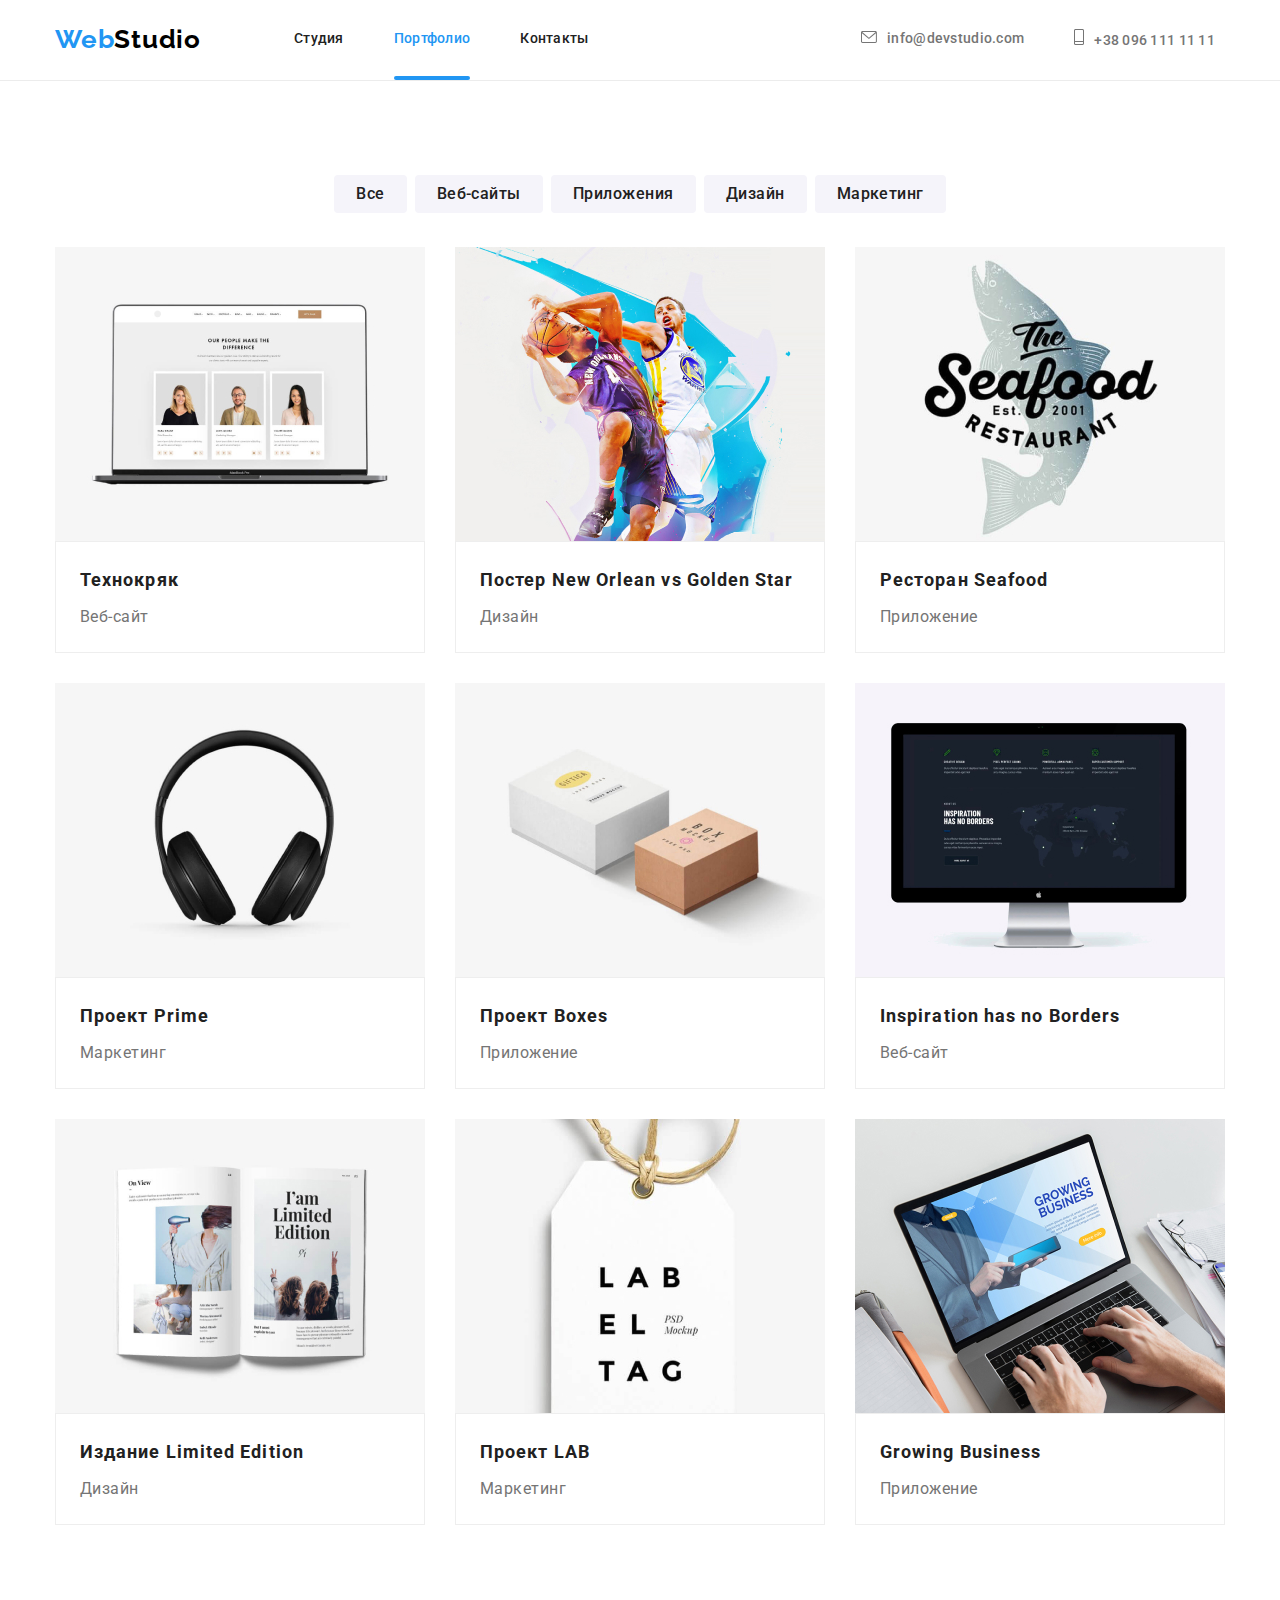
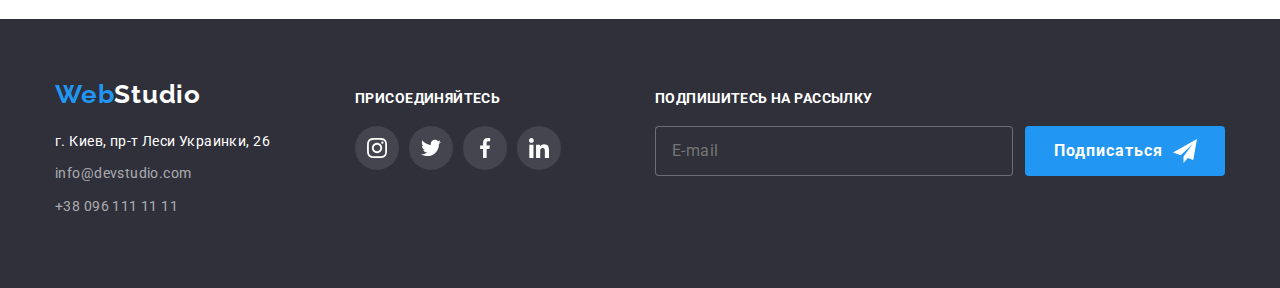
==== commit ff55cd64: "2nd draft" ====
--- a/portfolio.html
+++ b/portfolio.html
@@ -220,13 +220,13 @@
                     <a href="/" class="footerlogo">Web<span class="footerlogospan">Studio</span></a>
                     <ul class="footer-list">
                         <li class="footer-list-item">
-                            <address class="address">г. Киев, пр-т Леси Украинки, 26</address>
+                            <address class="footer-address">г. Киев, пр-т Леси Украинки, 26</address>
                         </li>
                         <li class="footer-list-item">
-                            <a href="mailto:info@devstudio.com" class="mail">info@devstudio.com</a>
+                            <a href="mailto:info@devstudio.com" class="footer-mail">info@devstudio.com</a>
                         </li>
                         <li class="footer-list-item">
-                            <a href="tel:+380961111111" class="tel">+38 096 111 11 11</a>
+                            <a href="tel:+380961111111" class="footer-tel">+38 096 111 11 11</a>
                         </li>
                     </ul>
                 </div>
--- a/css/main.min.css
+++ b/css/main.min.css
@@ -1,2 +1,2 @@
-html{box-sizing:border-box}*,*::before,*::after{box-sizing:inherit}body{font-family:Roboto, sans-serif;font-style:normal;font-weight:normal}a{text-decoration:none}.list{padding:0;margin:0;list-style:none}.container{width:1200px;padding-left:15px;padding-right:15px;margin-right:auto;margin-left:auto}h1,h2,h3,h4,h5,p{margin-top:0;margin-bottom:0}img{display:block;max-width:100%;height:auto}ul{list-style-type:none}.ourprojects{display:flex;flex-wrap:wrap;padding-top:94px;padding-bottom:94px;padding-left:0;padding-right:0;margin:0 auto;align-items:center}.page-header{padding-bottom:25px;padding-top:24px}.border-bottom{border-bottom:1px solid #ececec}.main-nav{display:flex;width:1200px;align-items:center;padding-left:15px;padding-right:15px;margin:0 auto}.site-nav{display:flex;margin-top:0;margin-bottom:0}.site-nav .link.current{color:#2196f3;position:relative;transition:5s cubic-bezier(0.4, 0, 0.2, 1)}.current::after{content:"";display:block;width:100%;height:4px;margin-top:28.6px;background-color:currentColor;border-radius:2px;position:absolute}.site-nav .link:hover,focus{color:#2196f3}.nav-nav{display:flex;align-items:center}.site-nav :not(:last-child){margin-right:50px}.site-nav .link{display:block;font-weight:500;font-size:14px;line-height:1.14;letter-spacing:0.02em;color:#212121;transition:250ms cubic-bezier(0.4, 0, 0.2, 1)}.upper-contacts{display:flex;margin-left:auto;margin-top:0;margin-bottom:0}.upper-contacts .item+.item{margin-left:50px}.upper-contacts-svg{fill:#757575}.upper-contacts-item .upper-contacts-svg:hover{fill:#2196f3}.upper-contacts-svg-one{width:16px;height:12px}.upper-contacts-svg-two{width:10px;height:16px}.upper-contacts{margin-right:10px}.upper-contacts-item{font-weight:500;font-size:14px;line-height:16px;letter-spacing:0.02em;color:#757575;transition:250ms cubic-bezier(0.4, 0, 0.2, 1)}.upper-contacts-item:hover{color:#2196f3}.upper-contacts-svg{fill:currentColor;margin-right:10px}.logo{margin-right:53px;font-family:Raleway, sans-serif;font-style:normal;font-weight:bold;font-size:26px;line-height:1.19;letter-spacing:0.03em;transition:250ms cubic-bezier(0.4, 0, 0.2, 1);color:#2196f3}.logospan{color:black}.hero{background-color:#2f303a;background-image:linear-gradient(to right, rgba(47,48,58,0.4), rgba(47,48,58,0.4)),url("../images/hero-image.jpg");background-repeat:no-repeat;background-position:center;background-size:cover;margin-right:auto;margin-left:auto;align-items:center;max-width:1600px;height:600px;padding-top:200px;padding-bottom:200px}.herotitle{flex-wrap:wrap;margin-left:auto;margin-top:auto;margin-bottom:30px;margin-right:auto;padding-left:auto;padding-right:auto;font-weight:900;font-size:44px;line-height:1.36;text-align:center;letter-spacing:0.06em;text-transform:uppercase;color:#fff}.herobutton{display:block;margin:0 auto;border-radius:4px;min-width:200px;height:50px;text-align:center;background:#2196f3;font-weight:bold;font-size:16px;line-height:1.88;letter-spacing:0.06em;color:#fff;cursor:pointer;border:0;transition:250ms cubic-bezier(0.4, 0, 0.2, 1)}.herobutton:hover,.herobutton:focus{background:#fff;color:#2196f3}.backdrop{position:fixed;top:0;left:0;right:0;bottom:0;background-color:rgba(0,0,0,0.2);z-index:100;opacity:1;transition:250ms cubic-bezier(0.4, 0, 0.2, 1)}.backdrop.is-hidden{opacity:0;pointer-events:none;visibility:hidden}.is-hidden .modal{transform:translate(-50%, 0%) scale(0.5)}.modal{position:relative;top:50%;left:50%;transform:translate(-50%, -50%) scale(1);width:528px;height:581px;background-color:var(--white);padding:40px;transition:250ms cubic-bezier(0.4, 0, 0.2, 1);box-shadow:0px 1px 3px rgba(0,0,0,0.12),0px 1px 1px rgba(0,0,0,0.14),0px 2px 1px rgba(0,0,0,0.2);border-radius:4px}.btn-close{position:absolute;top:8px;right:8px;width:30px;height:30px;border:1px solid rgba(0,0,0,0.1);border-radius:50%;background-color:#fff;background-color:transparent;background-repeat:no-repeat;background-position:center;cursor:pointer}.close-btn-svg{position:absolute;top:8px;right:8px;width:11px;height:11px;transition:250ms cubic-bezier(0.4, 0, 0.2, 1)}.btn-close:hover .close-btn-svg{fill:#2196f3}.fieldset{display:flex;flex-wrap:wrap}.service-header{margin:0 auto;margin-bottom:12px;font-weight:bold;font-size:20px;line-height:23px;text-align:center;letter-spacing:0.03em;color:#212121}.form-field::placeholder{text-transform:uppercase;color:rgba(117,117,117,0.5)}.field{margin-top:4px;width:100%;line-height:40px;padding-top:0;padding-bottom:0;padding-left:40px;margin-bottom:2px;border-width:1px;border-style:solid;border-color:rgba(33,33,33,0.2);border-radius:4px;cursor:pointer;transition:250ms cubic-bezier(0.4, 0, 0.2, 1);outline:none}.field:focus{border-color:#2196f3}.field-label{font-size:12px;line-height:1.16;letter-spacing:0.01em;color:#757575}.field{position:relative}.service-order-svg{position:absolute;left:53px;transform:translateY(15px);display:inline-block;width:18px;height:18px;fill:#212121;transition:250ms cubic-bezier(0.4, 0, 0.2, 1)}.field:focus+.service-order-svg{fill:#757575}.text-area{padding-left:16px;padding-right:16px;padding-top:13px;padding-bottom:11px;margin-top:4px;resize:none;width:448px;height:120px;font-size:14px;line-height:1.14;letter-spacing:0.01em;border-width:1px;border-style:solid;border-color:rgba(33,33,33,0.2);border-radius:4px;outline:none;transition:250ms cubic-bezier(0.4, 0, 0.2, 1)}.text-area::placeholder{font-size:14px;line-height:16px;letter-spacing:0.01em;color:rgba(117,117,117,0.5)}.text-area:focus{border-color:#757575}.checkbox-text{margin-top:20px}.check{display:flex;justify-content:center;align-items:center}.check-input{position:absolute;width:1px;height:1px;margin:-1px;border:0;padding:0;white-space:nowrap;clip-path:inset(100%);clip:rect(0 0 0 0);overflow:hidden}.checkbox-check{display:inline-block;width:16px;height:15px;margin-right:7px;border:2px solid var(#212121);border-radius:2px}.check-input:checked+.checkbox-check{border-color:transparent;background-color:var(--hover-button-color);background-image:url("../images/check-sign.svg");background-size:contain;background-origin:content-box;background-repeat:no-repeat;transition:50ms cubic-bezier(0.4, 0, 0.2, 1)}.policy{font-size:14px;line-height:1.71;letter-spacing:0.03em;color:var(--secondary-color)}.conditions-link{font-size:14px;line-height:1.71;letter-spacing:0.03em;text-decoration-line:underline;color:var(--hover-button-color);transition:250ms cubic-bezier(0.4, 0, 0.2, 1)}.service-order-btn{position:relative;display:inline-flex;padding-top:10px;padding-bottom:10px;padding-left:56px;margin:0 auto;margin-top:30px;margin-left:125px;height:50px;min-width:200px;font-weight:bold;font-size:16px;line-height:1.87;align-items:center;text-align:center;letter-spacing:0.06em;color:var(--white);background:var(--hover-button-color);border:0;border-radius:4px;box-shadow:0px 4px 4px rgba(0,0,0,0.15);cursor:pointer;transition:250ms cubic-bezier(0.4, 0, 0.2, 1)}.description{padding-top:94px;padding-bottom:94px}.description-list{display:flex;flex-wrap:wrap;margin-top:213px;align-items:center;width:1200px;align-items:center;padding-left:15px;padding-right:15px;margin:0 auto}.description-list .description-item{width:270px}.description-item:not(:last-child){margin-right:30px}.description-item::before{display:block;content:"";height:120px;background-repeat:no-repeat;background-position:center;background-color:#f5f4fa;border-radius:4px;margin-bottom:30px}.description-item .details-attention::before{background-image:url("../images/antenna1.png")}.being-ontime::before{background-image:url("../images/clock1.png")}.planning::before{background-image:url("../images/diagram1.png")}.technologies::before{background-image:url("../images/astronaut1.png")}.desctitle{margin-bottom:10px;font-weight:bold;font-size:14px;line-height:1.14;letter-spacing:0.03em;text-transform:uppercase;color:#212121}.desctext{font-size:14px;line-height:1.71;letter-spacing:0.03em;color:#757575}.function{padding-bottom:94px}.functitle{margin-bottom:50px;font-weight:bold;font-size:36px;line-height:1.17;text-align:center;letter-spacing:0.03em;color:#212121}.functitle-list{display:flex;flex-wrap:wrap;align-items:center;width:1200px;margin:0 auto;padding-left:0}.functitle-list-item{width:370px}.functitle-list-item .functitle-list-item:not(:last-child){margin-right:30px}.what-we-do{position:relative}.what-we-do-header{position:absolute;flex-wrap:no-wrap;bottom:0;padding-top:27px;width:100%;height:70px;font-weight:bold;font-size:14px;line-height:1.14;text-align:center;letter-spacing:0.03em;text-transform:uppercase;color:#fff;background:rgba(47,48,58,0.8)}.flex-container{display:flex;flex-wrap:wrap;align-items:center;text-align:center;width:1200px;padding-left:0;padding-right:0;margin:0 auto}.team{background-color:#f5f4fa;padding-bottom:94px;padding-top:94px}.teamheader{margin:0;margin-bottom:50px;text-align:center;font-weight:bold;font-size:36px;line-height:42px;text-align:center;letter-spacing:1.17;color:#212121}.flex-item{width:270px;padding-bottom:30px;background-color:#fff;box-shadow:0px 1px 3px rgba(0,0,0,0.12),0px 1px 1px rgba(0,0,0,0.14),0px 2px 1px rgba(0,0,0,0.2);border-radius:0px 0px 4px 4px}.flex-container .flex-item:not(:last-child){margin-right:30px}.teamitem{margin-top:30px;margin-bottom:10px;font-weight:500;font-size:16px;line-height:1.19;letter-spacing:0.03em;color:#212121}.itemposition{margin-top:0;margin-bottom:0;font-size:16px;line-height:1.19;letter-spacing:0.03em;color:#757575}.list-social-icons{display:flex;flex-wrap:wrap;margin:0 auto;margin-left:32px;margin-top:16px;align-items:center;padding-inline-start:0}.social-icons-link{display:flex;justify-content:center;align-items:center;width:44px;height:44px;background-color:#fff;border-radius:50%;transition:250ms cubic-bezier(0.4, 0, 0.2, 1)}.social-icons-link:hover .social-icons-svg,.social-icons-link:focus .social-icons-svg{fill:#fff}.social-icons-link:hover,.social-icons-link:focus{background-color:#2196f3}.social-icons-svg{width:20px;height:20px;fill:#afb1b8}.social-icons-item:not(:last-child){margin-right:10px}.clients{padding-bottom:94px;padding-top:94px}.clients-header{margin:0;margin-bottom:50px;text-align:center;font-weight:bold;font-size:36px;line-height:42px;text-align:center;letter-spacing:1.17;color:#212121}.constant-clients-list{display:flex;flex-wrap:wrap;justify-content:center;margin:0 auto;align-items:center;padding-inline-start:0}.constant-clients-list-item{display:flex;justify-content:center;align-items:center;width:170px;height:90px;border:1px solid #afb1b8;border-radius:4px;color:#afb1b8;transition:250ms cubic-bezier(0.4, 0, 0.2, 1)}.constant-clients-list-item:hover,.constant-clients-list-item:focus{border-color:#2196f3}.clients-examples-svg{fill:#afb1b8;transition:250ms cubic-bezier(0.4, 0, 0.2, 1)}.constant-clients-list-item:hover .clients-examples-svg,.constant-clients-list-item:focus .clients-examples-svg{fill:#2196f3;transition:250ms cubic-bezier(0.4, 0, 0.2, 1)}.constant-clients-list-a:not(:last-child){margin-right:30px}.footer{padding-top:60px;display:flex;flex-wrap:wrap;align-items:left;padding-top:60px;padding-bottom:60px;background-color:#2f303a}.footer-list{margin-top:20px;margin-bottom:0;margin-left:0;padding-left:0px}.footer-div-box{display:flex;flex-wrap:wrap;align-items:baseline}.footer-list-item{margin-bottom:9px}.footer-widget{width:270px;margin-right:30px}.footerlogo{margin-bottom:20px;font-family:Raleway, sans-serif;font-style:normal;font-weight:bold;font-size:26px;line-height:1.19;letter-spacing:0.03em;color:#2196f3;transition:250ms cubic-bezier(0.4, 0, 0.2, 1)}.footerlogospan{color:#fff}.address{font-size:14px;line-height:1.71;letter-spacing:0.03em;color:#fff}.mail,.tel{margin-bottom:9px;font-size:14px;line-height:1.71;letter-spacing:0.03em;color:rgba(255,255,255,0.6);transition:250ms cubic-bezier(0.4, 0, 0.2, 1)}.mail:hover,.tel:hover{color:#2196f3}.join-us-header{display:flex;flex-wrap:wrap;margin:0 auto;margin-bottom:20px;font-weight:bold;font-size:14px;line-height:16px;letter-spacing:0.03em;text-transform:uppercase;color:#fff}.list-footer-social-icons{display:flex;flex-wrap:wrap;margin:0 auto;align-items:center;padding-left:0}.footer-social-icons-link{display:flex;justify-content:center;align-items:center;width:44px;height:44px;background-color:rgba(255,255,255,0.1);border-radius:50%;transition:250ms cubic-bezier(0.4, 0, 0.2, 1)}.footer-social-icons-link:hover .footer-social-icons-svg,.footer-social-icons-link:focus .footer-social-icons-svg{fill:#fff}.footer-social-icons-link:hover,.footer-social-icons-link:focus{background-color:#2196f3}.footer-social-icons-svg{width:20px;height:20px;fill:#fff}.footer-social-icons-item:not(:last-child){margin-right:10px}.subscribe-to-us{margin-bottom:20px;font-weight:bold;font-size:14px;line-height:16px;letter-spacing:0.03em;text-transform:uppercase;color:#fff}.subscr-mail{padding-top:15px;padding-bottom:15px;padding-left:16px;margin-right:8px;font-size:16px;line-height:1.25;display:inline-block;align-items:center;letter-spacing:0.03em;color:rgba(255,255,255,0.6);background-color:#2f303a;width:358px;height:50px;border:1px solid rgba(255,255,255,0.3);box-sizing:border-box;border-radius:4px}.subscr-btn{padding-top:10px;padding-bottom:10px;padding-left:29px;position:relative;display:inline-flex;height:50px;min-width:200px;margin:0 auto;font-weight:bold;font-size:16px;line-height:1.87;align-items:center;letter-spacing:0.06em;color:#fff;background:#2196f3;border:0;border-radius:4px;cursor:pointer;transition:250ms cubic-bezier(0.4, 0, 0.2, 1)}.subscr-btn:hover,.subscr-btn:focus{background:#fff;color:#2196f3}.subscr-btn:hover .subscr-btn-arrow-svg,.subscr-btn:focus .subscr-btn-arrow-svg{fill:#2196f3}.subscr-btn-arrow-svg{position:absolute;top:13px;right:28px;height:24px;width:24px;fill:#fff;transition:250ms cubic-bezier(0.4, 0, 0.2, 1)}.project-button-group{display:flex;flex-wrap:wrap;margin-top:0;margin-bottom:34px;margin-left:auto;margin-right:auto;padding-left:0;justify-content:center}.projectbutton{padding:6px 22px;font-weight:500;font-size:16px;line-height:1.62;text-align:center;letter-spacing:0.03em;color:#212121;background:#f5f4fa;border-radius:4px;border:0;transition:250ms cubic-bezier(0.4, 0, 0.2, 1)}.project-button-item:not(:last-child){margin-right:8px}.projects-info{display:flex;flex-wrap:wrap;align-items:center;text-align:center;width:1200px;padding-left:0;padding-right:0;margin:0 auto}.project-info-item{width:370px;margin-right:30px;margin-bottom:30px}.project-img-box{position:relative;overflow:hidden}.project-box-desc{display:inline-block;position:absolute;padding-top:63px;padding-left:24px;padding-right:24px;padding-bottom:63px;right:0;bottom:0;width:100%;height:100%;background:rgba(33,150,243,0.9);font-size:18px;line-height:1.56;letter-spacing:0.03em;text-align:left;color:#fff;transform:translateY(100%);transition:250ms cubic-bezier(0.4, 0, 0.2, 1)}.project-box-link:hover,.project-box-link:focus{box-shadow:0px 1px 1px rgba(0,0,0,0.12),0px 4px 4px rgba(0,0,0,0.06),1px 4px 6px rgba(0,0,0,0.16);cursor:pointer}.project-box-link:hover .project-box-desc,.project-box-link:focus .project-box-desc{transform:translateY(0)}.project-info-item:nth-child(3n){margin-right:0}.project-info-item:nth-last-child(-n+3){margin-bottom:0}.project-info-box{padding:20px 24px;border:1px solid #eeeeee}.projecthead{margin-bottom:4px;margin-right:auto;font-weight:bold;font-size:18px;line-height:2;letter-spacing:0.06em;text-align:left;color:#212121}.projectdesc{margin-top:0;margin-bottom:20;margin-right:auto;text-align:left;font-size:16px;line-height:1.87;letter-spacing:0.03em;color:#757575}.projectbutton:hover,.projectbutton:focus{background-color:#2196f3;color:#fff;cursor:pointer}
+html{box-sizing:border-box}body{font-family:Roboto, sans-serif;font-style:normal;font-weight:normal}*,*::before,*::after{box-sizing:inherit}a{text-decoration:none}.list{padding:0;margin:0;list-style:none}.container{width:1200px;padding-left:15px;padding-right:15px;margin-right:auto;margin-left:auto}h1,h2,h3,h4,h5,p{margin-top:0;margin-bottom:0}img{display:block;max-width:100%;height:auto}ul{list-style-type:none}.page-header{padding-bottom:25px;padding-top:24px}.border-bottom{border-bottom:1px solid #ececec}.main-nav{display:flex;width:1200px;align-items:center;padding-left:15px;padding-right:15px;margin:0 auto}.site-nav{display:flex;margin-top:0;margin-bottom:0}.site-nav .link{display:block;font-weight:500;font-size:14px;line-height:1.14;letter-spacing:0.02em;color:#212121;transition:250ms cubic-bezier(0.4, 0, 0.2, 1)}.site-nav .link:hover,.site-nav .link:focus{color:#2196f3}.site-nav .link.current{color:#2196f3;position:relative;transition:5s cubic-bezier(0.4, 0, 0.2, 1)}.site-nav .current::after{content:"";display:block;width:100%;height:4px;margin-top:28.6px;background-color:currentColor;border-radius:2px;position:absolute}.site-nav :not(:last-child){margin-right:50px}.nav-nav{display:flex;align-items:center}.upper-contacts{display:flex;margin-left:auto;margin-top:0;margin-bottom:0}.upper-contacts .item+.item{margin-left:50px}.upper-contacts-svg{fill:#757575}.upper-contacts-item .upper-contacts-svg:hover{fill:#2196f3}.upper-contacts-svg-one{width:16px;height:12px}.upper-contacts-svg-two{width:10px;height:16px}.upper-contacts{margin-right:10px}.upper-contacts-item{font-weight:500;font-size:14px;line-height:16px;letter-spacing:0.02em;color:#757575;transition:250ms cubic-bezier(0.4, 0, 0.2, 1)}.upper-contacts-item:hover{color:#2196f3}.upper-contacts-svg{fill:currentColor;margin-right:10px}.logo{margin-right:53px;font-family:Raleway, sans-serif;font-style:normal;font-weight:bold;font-size:26px;line-height:1.19;letter-spacing:0.03em;transition:250ms cubic-bezier(0.4, 0, 0.2, 1);color:#2196f3}.logospan{color:black}.hero{background-color:#2f303a;background-image:linear-gradient(to right, rgba(47,48,58,0.4), rgba(47,48,58,0.4)),url("../images/hero-image.jpg");background-repeat:no-repeat;background-position:center;background-size:cover;margin-right:auto;margin-left:auto;align-items:center;max-width:1600px;height:600px;padding-top:200px;padding-bottom:200px}.herotitle{flex-wrap:wrap;margin-left:auto;margin-top:auto;margin-bottom:30px;margin-right:auto;padding-left:auto;padding-right:auto;font-weight:900;font-size:44px;line-height:1.36;text-align:center;letter-spacing:0.06em;text-transform:uppercase;color:#fff}.herobutton{display:block;margin:0 auto;border-radius:4px;min-width:200px;height:50px;text-align:center;background:#2196f3;font-weight:bold;font-size:16px;line-height:1.88;letter-spacing:0.06em;color:#fff;cursor:pointer;border:0;transition:250ms cubic-bezier(0.4, 0, 0.2, 1)}.herobutton:hover,.herobutton:focus{background:#fff;color:#2196f3}.backdrop{position:fixed;top:0;left:0;right:0;bottom:0;background-color:rgba(0,0,0,0.2);z-index:100;opacity:1;transition:250ms cubic-bezier(0.4, 0, 0.2, 1)}.backdrop.is-hidden{opacity:0;pointer-events:none;visibility:hidden}.modal{position:relative;top:50%;left:50%;transform:translate(-50%, -50%) scale(1);width:528px;height:581px;background-color:#fff;padding:40px;transition:250ms cubic-bezier(0.4, 0, 0.2, 1);box-shadow:0px 1px 3px rgba(0,0,0,0.12),0px 1px 1px rgba(0,0,0,0.14),0px 2px 1px rgba(0,0,0,0.2);border-radius:4px}.is-hidden .modal{transform:translate(-50%, 0%) scale(0.5)}.btn-close{position:absolute;top:8px;right:8px;width:30px;height:30px;border:1px solid rgba(0,0,0,0.1);border-radius:50%;background-color:#fff;background-color:transparent;background-repeat:no-repeat;background-position:center;cursor:pointer}.close-btn-svg{position:absolute;top:8px;right:8px;width:11px;height:11px;transition:250ms cubic-bezier(0.4, 0, 0.2, 1)}.btn-close:hover .close-btn-svg{fill:#2196f3}.fieldset{display:flex;flex-wrap:wrap}.service-header{margin:0 auto;margin-bottom:12px;font-weight:bold;font-size:20px;line-height:23px;text-align:center;letter-spacing:0.03em;color:#212121}.form-field::placeholder{text-transform:uppercase;color:rgba(117,117,117,0.5)}.field{margin-top:4px;width:100%;line-height:40px;padding-top:0;padding-bottom:0;padding-left:40px;margin-bottom:2px;border-width:1px;border-style:solid;border-color:rgba(33,33,33,0.2);border-radius:4px;cursor:pointer;transition:250ms cubic-bezier(0.4, 0, 0.2, 1);outline:none}.field:focus{border-color:#2196f3}.field:focus+.service-order-svg{fill:#2196f3}.field-label{font-size:12px;line-height:1.16;letter-spacing:0.01em;color:#757575}.field{position:relative}.service-order-svg{position:absolute;left:53px;transform:translateY(15px);display:inline-block;width:18px;height:18px;fill:#212121;transition:250ms cubic-bezier(0.4, 0, 0.2, 1)}.text-area{padding-left:16px;padding-right:16px;padding-top:13px;padding-bottom:11px;margin-top:4px;resize:none;width:448px;height:120px;font-size:14px;line-height:1.14;letter-spacing:0.01em;border-width:1px;border-style:solid;border-color:rgba(33,33,33,0.2);border-radius:4px;outline:none;transition:250ms cubic-bezier(0.4, 0, 0.2, 1)}.text-area::placeholder{font-size:14px;line-height:16px;letter-spacing:0.01em;color:rgba(117,117,117,0.5)}.text-area::placeholder:focus{border-color:#2196f3}.checkbox-text{margin-top:20px}.check{display:flex;justify-content:center;align-items:center}.check-input{position:absolute;width:1px;height:1px;margin:-1px;border:0;padding:0;white-space:nowrap;clip-path:inset(100%);clip:rect(0 0 0 0);overflow:hidden}.check-input:checked+.checkbox-check{border-color:transparent;background-color:#2196f3;background-image:url("../images/check-sign.svg");background-size:contain;background-origin:content-box;background-repeat:no-repeat;transition:50ms cubic-bezier(0.4, 0, 0.2, 1)}.policy{font-size:14px;line-height:1.71;letter-spacing:0.03em;color:#757575}.checkbox-check{display:inline-block;width:16px;height:15px;margin-right:7px;border:2px solid #212121;border-radius:2px}.conditions-link{font-size:14px;line-height:1.71;letter-spacing:0.03em;text-decoration-line:underline;color:#2196f3;transition:250ms cubic-bezier(0.4, 0, 0.2, 1)}.service-order-btn{position:relative;display:inline-flex;padding-top:10px;padding-bottom:10px;padding-left:56px;margin:0 auto;margin-top:30px;margin-left:125px;height:50px;min-width:200px;font-weight:bold;font-size:16px;line-height:1.87;align-items:center;text-align:center;letter-spacing:0.06em;color:#fff;background:#2196f3;border:0;border-radius:4px;box-shadow:0px 4px 4px rgba(0,0,0,0.15);cursor:pointer;transition:250ms cubic-bezier(0.4, 0, 0.2, 1)}.description{padding-top:94px;padding-bottom:94px}.description-list{display:flex;flex-wrap:wrap;margin-top:213px;align-items:center;width:1200px;align-items:center;padding-left:15px;padding-right:15px;margin:0 auto}.description-list .description-item{width:270px}.description-item:not(:last-child){margin-right:30px}.description-item::before{display:block;content:"";height:120px;background-repeat:no-repeat;background-position:center;background-color:#f5f4fa;border-radius:4px;margin-bottom:30px}.details-attention::before{background-image:url("../images/antenna1.png")}.being-ontime::before{background-image:url("../images/clock1.png")}.planning::before{background-image:url("../images/diagram1.png")}.technologies::before{background-image:url("../images/astronaut1.png")}.desctitle{margin-bottom:10px;font-weight:bold;font-size:14px;line-height:1.14;letter-spacing:0.03em;text-transform:uppercase;color:#212121}.desctext{font-size:14px;line-height:1.71;letter-spacing:0.03em;color:#757575}.function{padding-bottom:94px}.functitle{margin-bottom:50px;font-weight:bold;font-size:36px;line-height:1.17;text-align:center;letter-spacing:0.03em;color:#212121}.functitle-list{display:flex;flex-wrap:wrap;align-items:center;width:1200px;margin:0 auto;padding-left:0}.functitle-list-item{width:370px}.functitle-list-item:not(:last-child){margin-right:30px}.what-we-do{position:relative}.what-we-do-header{position:absolute;flex-wrap:no-wrap;bottom:0;padding-top:27px;width:100%;height:70px;font-weight:bold;font-size:14px;line-height:1.14;text-align:center;letter-spacing:0.03em;text-transform:uppercase;color:#fff;background:rgba(47,48,58,0.8)}.flex-container{display:flex;flex-wrap:wrap;align-items:center;text-align:center;width:1200px;padding-left:0;padding-right:0;margin:0 auto}.flex-container .flex-item:not(:last-child){margin-right:30px}.team{background-color:#f5f4fa;padding-bottom:94px;padding-top:94px}.teamheader{margin:0;margin-bottom:50px;text-align:center;font-weight:bold;font-size:36px;line-height:42px;text-align:center;letter-spacing:1.17;color:#212121}.flex-item{width:270px;padding-bottom:30px;background-color:#fff;box-shadow:0px 1px 3px rgba(0,0,0,0.12),0px 1px 1px rgba(0,0,0,0.14),0px 2px 1px rgba(0,0,0,0.2);border-radius:0px 0px 4px 4px}.teamitem{margin-top:30px;margin-bottom:10px;font-weight:500;font-size:16px;line-height:1.19;letter-spacing:0.03em;color:#212121}.itemposition{margin-top:0;margin-bottom:0;font-size:16px;line-height:1.19;letter-spacing:0.03em;color:#757575}.list-social-icons{display:flex;flex-wrap:wrap;margin:0 auto;margin-left:32px;margin-top:16px;align-items:center;padding-inline-start:0}.social-icons-link{display:flex;justify-content:center;align-items:center;width:44px;height:44px;background-color:#fff;border-radius:50%;transition:250ms cubic-bezier(0.4, 0, 0.2, 1)}.social-icons-link:hover,.social-icons-link:focus{background-color:#2196f3}.social-icons-link:hover .social-icons-svg,.social-icons-link:focus .social-icons-svg{fill:#fff}.social-icons-svg{width:20px;height:20px;fill:#afb1b8}.social-icons-item:not(:last-child){margin-right:10px}.clients{padding-bottom:94px;padding-top:94px}.clients-header{margin:0;margin-bottom:50px;text-align:center;font-weight:bold;font-size:36px;line-height:42px;text-align:center;letter-spacing:1.17;color:#212121}.constant-clients-list{display:flex;flex-wrap:wrap;justify-content:center;margin:0 auto;align-items:center;padding-inline-start:0}.constant-clients-list-item{display:flex;justify-content:center;align-items:center;width:170px;height:90px;border:1px solid #afb1b8;border-radius:4px;color:#afb1b8;transition:250ms cubic-bezier(0.4, 0, 0.2, 1)}.constant-clients-list-item:hover,.constant-clients-list-item:focus{border-color:#2196f3}.clients-examples-svg{fill:#afb1b8;transition:250ms cubic-bezier(0.4, 0, 0.2, 1)}.constant-clients-list-item:hover .clients-examples-svg,.constant-clients-list-item:focus .clients-examples-svg{fill:#2196f3;transition:250ms cubic-bezier(0.4, 0, 0.2, 1)}.constant-clients-list-a:not(:last-child){margin-right:30px}.footer{padding-top:60px;display:flex;flex-wrap:wrap;align-items:left;padding-top:60px;padding-bottom:60px;background-color:#2f303a}.footer-list{margin-top:20px;margin-bottom:0;margin-left:0;padding-left:0px}.footer-div-box{display:flex;flex-wrap:wrap;align-items:baseline}.footer-list-item{margin-bottom:9px}.footer-widget{width:270px;margin-right:30px}.footerlogo{margin-bottom:20px;font-family:Raleway, sans-serif;font-style:normal;font-weight:bold;font-size:26px;line-height:1.19;letter-spacing:0.03em;color:#2196f3;transition:250ms cubic-bezier(0.4, 0, 0.2, 1)}.footerlogospan{color:#fff}.footer-address{font-style:normal;font-size:14px;line-height:1.71;letter-spacing:0.03em;color:#fff}.footer-mail{margin-bottom:9px;font-size:14px;line-height:1.71;letter-spacing:0.03em;color:rgba(255,255,255,0.6);transition:250ms cubic-bezier(0.4, 0, 0.2, 1)}.footer-mail:hover{color:#2196f3}.footer-tel{margin-bottom:9px;font-size:14px;line-height:1.71;letter-spacing:0.03em;color:rgba(255,255,255,0.6);transition:250ms cubic-bezier(0.4, 0, 0.2, 1)}.footer-tel:hover{color:#2196f3}.join-us-header{display:flex;flex-wrap:wrap;margin:0 auto;margin-bottom:20px;font-weight:bold;font-size:14px;line-height:16px;letter-spacing:0.03em;text-transform:uppercase;color:#fff}.list-footer-social-icons{display:flex;flex-wrap:wrap;margin:0 auto;align-items:center;padding-left:0}.footer-social-icons-link{display:flex;justify-content:center;align-items:center;width:44px;height:44px;background-color:rgba(255,255,255,0.1);border-radius:50%;transition:250ms cubic-bezier(0.4, 0, 0.2, 1)}.footer-social-icons-link:hover .footer-social-icons-svg,.footer-social-icons-link:focus .footer-social-icons-svg{fill:#fff}.footer-social-icons-link:hover,.footer-social-icons-link:focus{background-color:#2196f3}.footer-social-icons-svg{width:20px;height:20px;fill:#fff}.footer-social-icons-item:not(:last-child){margin-right:10px}.subscribe-to-us{margin-bottom:20px;font-weight:bold;font-size:14px;line-height:16px;letter-spacing:0.03em;text-transform:uppercase;color:#fff}.subscr-mail{padding-top:15px;padding-bottom:15px;padding-left:16px;margin-right:8px;font-size:16px;line-height:1.25;display:inline-block;align-items:center;letter-spacing:0.03em;color:rgba(255,255,255,0.6);background-color:#2f303a;width:358px;height:50px;border:1px solid rgba(255,255,255,0.3);box-sizing:border-box;border-radius:4px}.subscr-btn{padding-top:10px;padding-bottom:10px;padding-left:29px;position:relative;display:inline-flex;height:50px;min-width:200px;margin:0 auto;font-weight:bold;font-size:16px;line-height:1.87;align-items:center;letter-spacing:0.06em;color:#fff;background:#2196f3;border:0;border-radius:4px;cursor:pointer;transition:250ms cubic-bezier(0.4, 0, 0.2, 1)}.subscr-btn:hover,.subscr-btn:focus{background:#fff;color:#2196f3}.subscr-btn:hover .subscr-btn-arrow-svg,.subscr-btn:focus .subscr-btn-arrow-svg{fill:#2196f3}.subscr-btn-arrow-svg{position:absolute;top:13px;right:28px;height:24px;width:24px;fill:#fff;transition:250ms cubic-bezier(0.4, 0, 0.2, 1)}.project-button-group{display:flex;flex-wrap:wrap;margin-top:0;margin-bottom:34px;margin-left:auto;margin-right:auto;padding-left:0;justify-content:center}.projectbutton{padding:6px 22px;font-weight:500;font-size:16px;line-height:1.62;text-align:center;letter-spacing:0.03em;color:#212121;background:#f5f4fa;border-radius:4px;border:0;transition:250ms cubic-bezier(0.4, 0, 0.2, 1)}.projectbutton:hover,.projectbutton:focus{background-color:#2196f3;color:#fff;cursor:pointer}.project-button-item:not(:last-child){margin-right:8px}.ourprojects{display:flex;flex-wrap:wrap;padding-top:94px;padding-bottom:94px;padding-left:0;padding-right:0;margin:0 auto;align-items:center}.projects-info{display:flex;flex-wrap:wrap;align-items:center;text-align:center;width:1200px;padding-left:0;padding-right:0;margin:0 auto}.project-info-item{width:370px;margin-right:30px;margin-bottom:30px}.project-img-box{position:relative;overflow:hidden}.project-box-desc{display:inline-block;position:absolute;padding-top:63px;padding-left:24px;padding-right:24px;padding-bottom:63px;right:0;bottom:0;width:100%;height:100%;background:rgba(33,150,243,0.9);font-size:18px;line-height:1.56;letter-spacing:0.03em;text-align:left;color:#fff;transform:translateY(100%);transition:250ms cubic-bezier(0.4, 0, 0.2, 1)}.project-box-link:hover,.project-box-link:focus{box-shadow:0px 1px 1px rgba(0,0,0,0.12),0px 4px 4px rgba(0,0,0,0.06),1px 4px 6px rgba(0,0,0,0.16);cursor:pointer}.project-box-link:hover .project-box-desc,.project-box-link:focus .project-box-desc{transform:translateY(0)}.project-info-item:nth-child(3n){margin-right:0}.project-info-item:nth-last-child(-n+3){margin-bottom:0}.project-info-box{padding:20px 24px;border:1px solid #eeeeee}.projecthead{margin-bottom:4px;margin-right:auto;font-weight:bold;font-size:18px;line-height:2;letter-spacing:0.06em;text-align:left;color:#212121}.projectdesc{margin-top:0;margin-bottom:20;margin-right:auto;text-align:left;font-size:16px;line-height:1.87;letter-spacing:0.03em;color:#757575}
 /*# sourceMappingURL=main.min.css.map */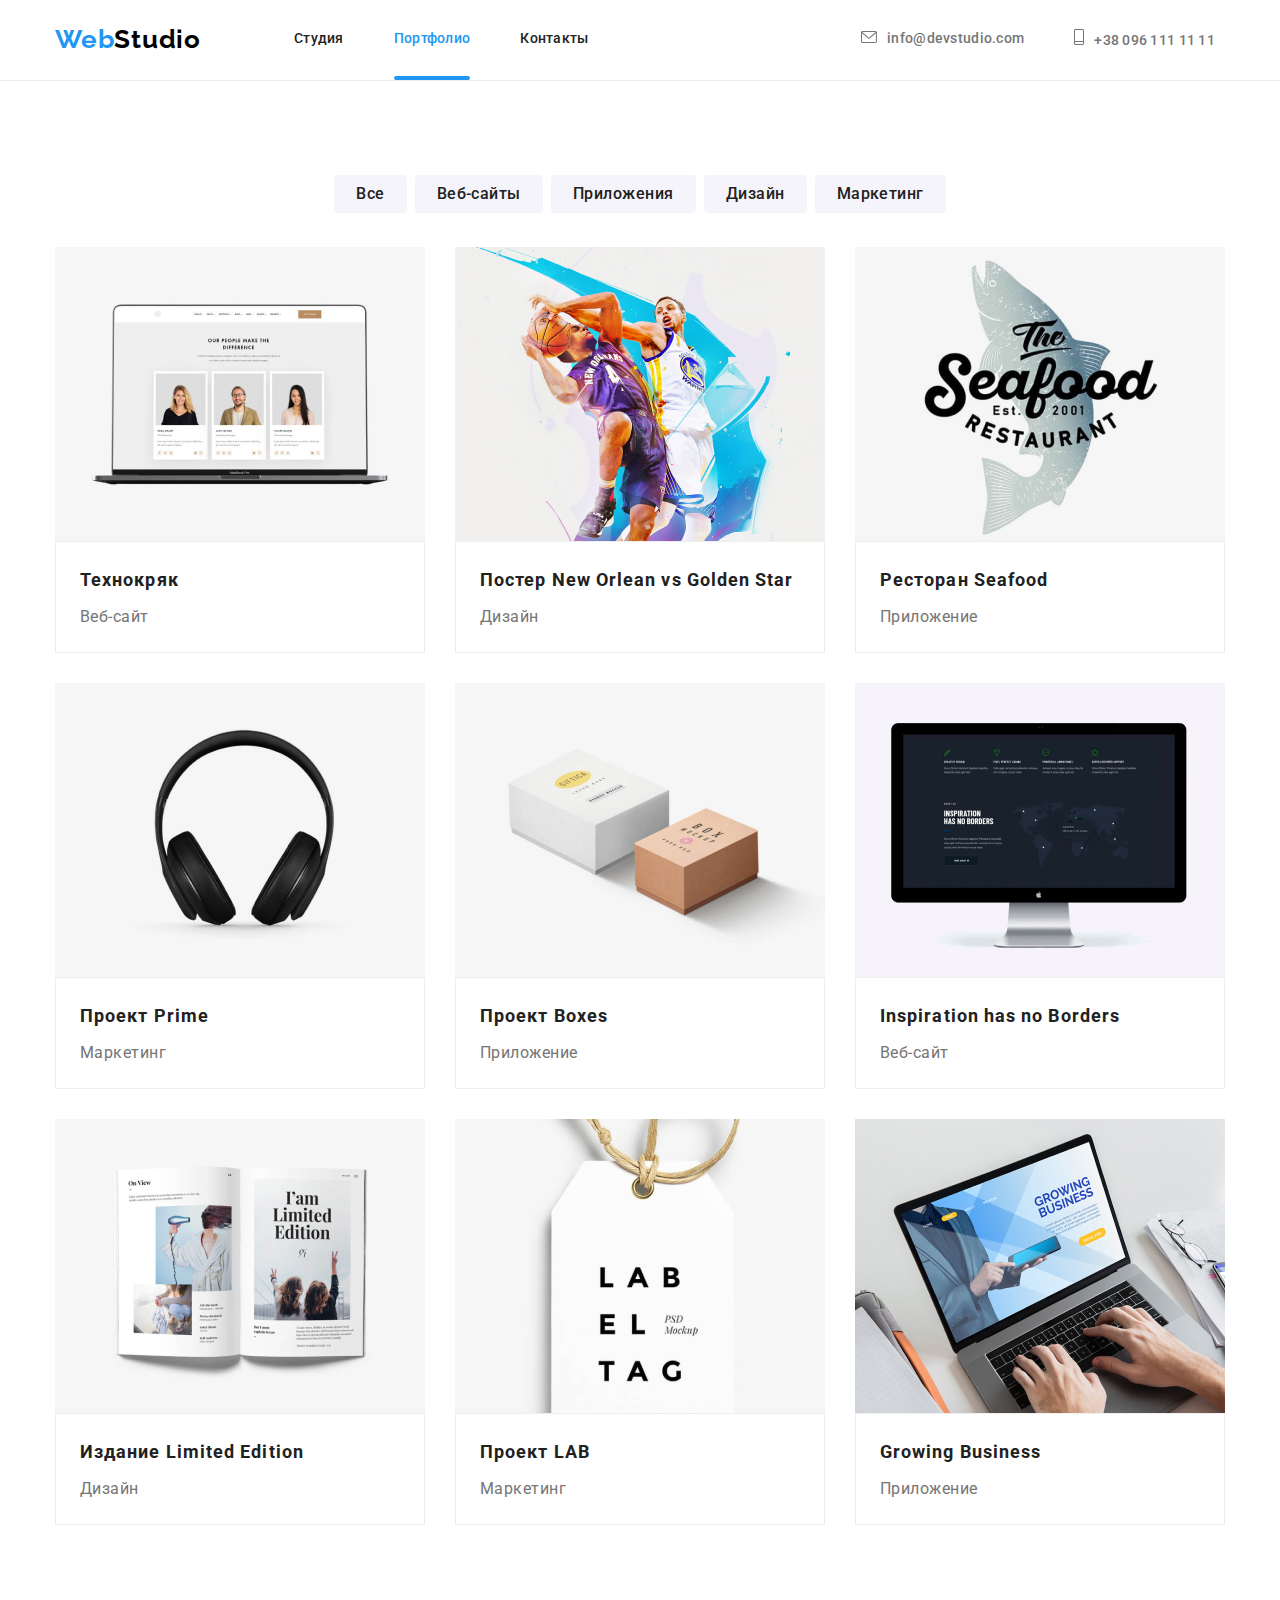
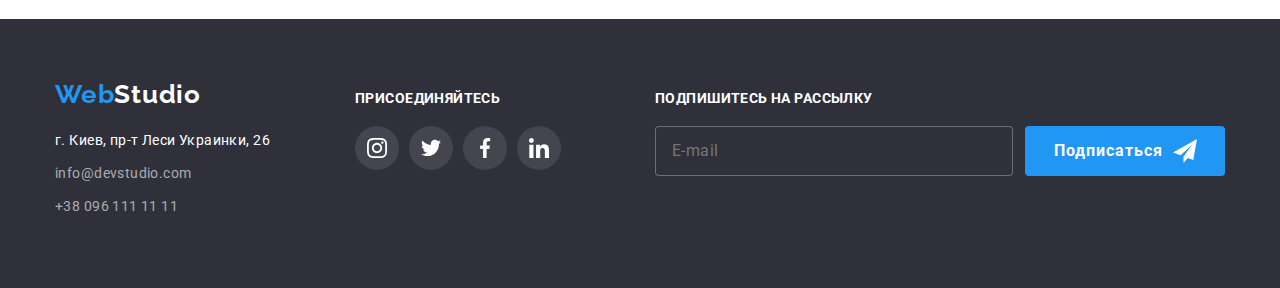
==== commit d181689a: "added calc in some places" ====
--- a/portfolio.html
+++ b/portfolio.html
@@ -20,9 +20,9 @@
                 <nav class="nav-nav">
                     <a href="./index.html" class="logo">Web<span class="logospan">Studio</span></a>
                     <ul class="site-nav">
-                        <li class="item"><a href="./index.html" class="link">Студия</a></li>
-                        <li class="item"><a href="" class="link current">Портфолио</a></li>
-                        <li class="item"><a href="" class="link">Контакты</a></li>
+                        <li class="site-nav-item"><a href="./index.html" class="link">Студия</a></li>
+                        <li class="site-nav-item"><a href="" class="link current">Портфолио</a></li>
+                        <li class="site-nav-item"><a href="" class="link">Контакты</a></li>
                     </ul>
                 </nav>
                 <ul class="upper-contacts">
--- a/css/main.min.css
+++ b/css/main.min.css
@@ -1,2 +1,2 @@
-html{box-sizing:border-box}body{font-family:Roboto, sans-serif;font-style:normal;font-weight:normal}*,*::before,*::after{box-sizing:inherit}a{text-decoration:none}.list{padding:0;margin:0;list-style:none}.container{width:1200px;padding-left:15px;padding-right:15px;margin-right:auto;margin-left:auto}h1,h2,h3,h4,h5,p{margin-top:0;margin-bottom:0}img{display:block;max-width:100%;height:auto}ul{list-style-type:none}.page-header{padding-bottom:25px;padding-top:24px}.border-bottom{border-bottom:1px solid #ececec}.main-nav{display:flex;width:1200px;align-items:center;padding-left:15px;padding-right:15px;margin:0 auto}.site-nav{display:flex;margin-top:0;margin-bottom:0}.site-nav .link{display:block;font-weight:500;font-size:14px;line-height:1.14;letter-spacing:0.02em;color:#212121;transition:250ms cubic-bezier(0.4, 0, 0.2, 1)}.site-nav .link:hover,.site-nav .link:focus{color:#2196f3}.site-nav .link.current{color:#2196f3;position:relative;transition:5s cubic-bezier(0.4, 0, 0.2, 1)}.site-nav .current::after{content:"";display:block;width:100%;height:4px;margin-top:28.6px;background-color:currentColor;border-radius:2px;position:absolute}.site-nav :not(:last-child){margin-right:50px}.nav-nav{display:flex;align-items:center}.upper-contacts{display:flex;margin-left:auto;margin-top:0;margin-bottom:0}.upper-contacts .item+.item{margin-left:50px}.upper-contacts-svg{fill:#757575}.upper-contacts-item .upper-contacts-svg:hover{fill:#2196f3}.upper-contacts-svg-one{width:16px;height:12px}.upper-contacts-svg-two{width:10px;height:16px}.upper-contacts{margin-right:10px}.upper-contacts-item{font-weight:500;font-size:14px;line-height:16px;letter-spacing:0.02em;color:#757575;transition:250ms cubic-bezier(0.4, 0, 0.2, 1)}.upper-contacts-item:hover{color:#2196f3}.upper-contacts-svg{fill:currentColor;margin-right:10px}.logo{margin-right:53px;font-family:Raleway, sans-serif;font-style:normal;font-weight:bold;font-size:26px;line-height:1.19;letter-spacing:0.03em;transition:250ms cubic-bezier(0.4, 0, 0.2, 1);color:#2196f3}.logospan{color:black}.hero{background-color:#2f303a;background-image:linear-gradient(to right, rgba(47,48,58,0.4), rgba(47,48,58,0.4)),url("../images/hero-image.jpg");background-repeat:no-repeat;background-position:center;background-size:cover;margin-right:auto;margin-left:auto;align-items:center;max-width:1600px;height:600px;padding-top:200px;padding-bottom:200px}.herotitle{flex-wrap:wrap;margin-left:auto;margin-top:auto;margin-bottom:30px;margin-right:auto;padding-left:auto;padding-right:auto;font-weight:900;font-size:44px;line-height:1.36;text-align:center;letter-spacing:0.06em;text-transform:uppercase;color:#fff}.herobutton{display:block;margin:0 auto;border-radius:4px;min-width:200px;height:50px;text-align:center;background:#2196f3;font-weight:bold;font-size:16px;line-height:1.88;letter-spacing:0.06em;color:#fff;cursor:pointer;border:0;transition:250ms cubic-bezier(0.4, 0, 0.2, 1)}.herobutton:hover,.herobutton:focus{background:#fff;color:#2196f3}.backdrop{position:fixed;top:0;left:0;right:0;bottom:0;background-color:rgba(0,0,0,0.2);z-index:100;opacity:1;transition:250ms cubic-bezier(0.4, 0, 0.2, 1)}.backdrop.is-hidden{opacity:0;pointer-events:none;visibility:hidden}.modal{position:relative;top:50%;left:50%;transform:translate(-50%, -50%) scale(1);width:528px;height:581px;background-color:#fff;padding:40px;transition:250ms cubic-bezier(0.4, 0, 0.2, 1);box-shadow:0px 1px 3px rgba(0,0,0,0.12),0px 1px 1px rgba(0,0,0,0.14),0px 2px 1px rgba(0,0,0,0.2);border-radius:4px}.is-hidden .modal{transform:translate(-50%, 0%) scale(0.5)}.btn-close{position:absolute;top:8px;right:8px;width:30px;height:30px;border:1px solid rgba(0,0,0,0.1);border-radius:50%;background-color:#fff;background-color:transparent;background-repeat:no-repeat;background-position:center;cursor:pointer}.close-btn-svg{position:absolute;top:8px;right:8px;width:11px;height:11px;transition:250ms cubic-bezier(0.4, 0, 0.2, 1)}.btn-close:hover .close-btn-svg{fill:#2196f3}.fieldset{display:flex;flex-wrap:wrap}.service-header{margin:0 auto;margin-bottom:12px;font-weight:bold;font-size:20px;line-height:23px;text-align:center;letter-spacing:0.03em;color:#212121}.form-field::placeholder{text-transform:uppercase;color:rgba(117,117,117,0.5)}.field{margin-top:4px;width:100%;line-height:40px;padding-top:0;padding-bottom:0;padding-left:40px;margin-bottom:2px;border-width:1px;border-style:solid;border-color:rgba(33,33,33,0.2);border-radius:4px;cursor:pointer;transition:250ms cubic-bezier(0.4, 0, 0.2, 1);outline:none}.field:focus{border-color:#2196f3}.field:focus+.service-order-svg{fill:#2196f3}.field-label{font-size:12px;line-height:1.16;letter-spacing:0.01em;color:#757575}.field{position:relative}.service-order-svg{position:absolute;left:53px;transform:translateY(15px);display:inline-block;width:18px;height:18px;fill:#212121;transition:250ms cubic-bezier(0.4, 0, 0.2, 1)}.text-area{padding-left:16px;padding-right:16px;padding-top:13px;padding-bottom:11px;margin-top:4px;resize:none;width:448px;height:120px;font-size:14px;line-height:1.14;letter-spacing:0.01em;border-width:1px;border-style:solid;border-color:rgba(33,33,33,0.2);border-radius:4px;outline:none;transition:250ms cubic-bezier(0.4, 0, 0.2, 1)}.text-area::placeholder{font-size:14px;line-height:16px;letter-spacing:0.01em;color:rgba(117,117,117,0.5)}.text-area::placeholder:focus{border-color:#2196f3}.checkbox-text{margin-top:20px}.check{display:flex;justify-content:center;align-items:center}.check-input{position:absolute;width:1px;height:1px;margin:-1px;border:0;padding:0;white-space:nowrap;clip-path:inset(100%);clip:rect(0 0 0 0);overflow:hidden}.check-input:checked+.checkbox-check{border-color:transparent;background-color:#2196f3;background-image:url("../images/check-sign.svg");background-size:contain;background-origin:content-box;background-repeat:no-repeat;transition:50ms cubic-bezier(0.4, 0, 0.2, 1)}.policy{font-size:14px;line-height:1.71;letter-spacing:0.03em;color:#757575}.checkbox-check{display:inline-block;width:16px;height:15px;margin-right:7px;border:2px solid #212121;border-radius:2px}.conditions-link{font-size:14px;line-height:1.71;letter-spacing:0.03em;text-decoration-line:underline;color:#2196f3;transition:250ms cubic-bezier(0.4, 0, 0.2, 1)}.service-order-btn{position:relative;display:inline-flex;padding-top:10px;padding-bottom:10px;padding-left:56px;margin:0 auto;margin-top:30px;margin-left:125px;height:50px;min-width:200px;font-weight:bold;font-size:16px;line-height:1.87;align-items:center;text-align:center;letter-spacing:0.06em;color:#fff;background:#2196f3;border:0;border-radius:4px;box-shadow:0px 4px 4px rgba(0,0,0,0.15);cursor:pointer;transition:250ms cubic-bezier(0.4, 0, 0.2, 1)}.description{padding-top:94px;padding-bottom:94px}.description-list{display:flex;flex-wrap:wrap;margin-top:213px;align-items:center;width:1200px;align-items:center;padding-left:15px;padding-right:15px;margin:0 auto}.description-list .description-item{width:270px}.description-item:not(:last-child){margin-right:30px}.description-item::before{display:block;content:"";height:120px;background-repeat:no-repeat;background-position:center;background-color:#f5f4fa;border-radius:4px;margin-bottom:30px}.details-attention::before{background-image:url("../images/antenna1.png")}.being-ontime::before{background-image:url("../images/clock1.png")}.planning::before{background-image:url("../images/diagram1.png")}.technologies::before{background-image:url("../images/astronaut1.png")}.desctitle{margin-bottom:10px;font-weight:bold;font-size:14px;line-height:1.14;letter-spacing:0.03em;text-transform:uppercase;color:#212121}.desctext{font-size:14px;line-height:1.71;letter-spacing:0.03em;color:#757575}.function{padding-bottom:94px}.functitle{margin-bottom:50px;font-weight:bold;font-size:36px;line-height:1.17;text-align:center;letter-spacing:0.03em;color:#212121}.functitle-list{display:flex;flex-wrap:wrap;align-items:center;width:1200px;margin:0 auto;padding-left:0}.functitle-list-item{width:370px}.functitle-list-item:not(:last-child){margin-right:30px}.what-we-do{position:relative}.what-we-do-header{position:absolute;flex-wrap:no-wrap;bottom:0;padding-top:27px;width:100%;height:70px;font-weight:bold;font-size:14px;line-height:1.14;text-align:center;letter-spacing:0.03em;text-transform:uppercase;color:#fff;background:rgba(47,48,58,0.8)}.flex-container{display:flex;flex-wrap:wrap;align-items:center;text-align:center;width:1200px;padding-left:0;padding-right:0;margin:0 auto}.flex-container .flex-item:not(:last-child){margin-right:30px}.team{background-color:#f5f4fa;padding-bottom:94px;padding-top:94px}.teamheader{margin:0;margin-bottom:50px;text-align:center;font-weight:bold;font-size:36px;line-height:42px;text-align:center;letter-spacing:1.17;color:#212121}.flex-item{width:270px;padding-bottom:30px;background-color:#fff;box-shadow:0px 1px 3px rgba(0,0,0,0.12),0px 1px 1px rgba(0,0,0,0.14),0px 2px 1px rgba(0,0,0,0.2);border-radius:0px 0px 4px 4px}.teamitem{margin-top:30px;margin-bottom:10px;font-weight:500;font-size:16px;line-height:1.19;letter-spacing:0.03em;color:#212121}.itemposition{margin-top:0;margin-bottom:0;font-size:16px;line-height:1.19;letter-spacing:0.03em;color:#757575}.list-social-icons{display:flex;flex-wrap:wrap;margin:0 auto;margin-left:32px;margin-top:16px;align-items:center;padding-inline-start:0}.social-icons-link{display:flex;justify-content:center;align-items:center;width:44px;height:44px;background-color:#fff;border-radius:50%;transition:250ms cubic-bezier(0.4, 0, 0.2, 1)}.social-icons-link:hover,.social-icons-link:focus{background-color:#2196f3}.social-icons-link:hover .social-icons-svg,.social-icons-link:focus .social-icons-svg{fill:#fff}.social-icons-svg{width:20px;height:20px;fill:#afb1b8}.social-icons-item:not(:last-child){margin-right:10px}.clients{padding-bottom:94px;padding-top:94px}.clients-header{margin:0;margin-bottom:50px;text-align:center;font-weight:bold;font-size:36px;line-height:42px;text-align:center;letter-spacing:1.17;color:#212121}.constant-clients-list{display:flex;flex-wrap:wrap;justify-content:center;margin:0 auto;align-items:center;padding-inline-start:0}.constant-clients-list-item{display:flex;justify-content:center;align-items:center;width:170px;height:90px;border:1px solid #afb1b8;border-radius:4px;color:#afb1b8;transition:250ms cubic-bezier(0.4, 0, 0.2, 1)}.constant-clients-list-item:hover,.constant-clients-list-item:focus{border-color:#2196f3}.clients-examples-svg{fill:#afb1b8;transition:250ms cubic-bezier(0.4, 0, 0.2, 1)}.constant-clients-list-item:hover .clients-examples-svg,.constant-clients-list-item:focus .clients-examples-svg{fill:#2196f3;transition:250ms cubic-bezier(0.4, 0, 0.2, 1)}.constant-clients-list-a:not(:last-child){margin-right:30px}.footer{padding-top:60px;display:flex;flex-wrap:wrap;align-items:left;padding-top:60px;padding-bottom:60px;background-color:#2f303a}.footer-list{margin-top:20px;margin-bottom:0;margin-left:0;padding-left:0px}.footer-div-box{display:flex;flex-wrap:wrap;align-items:baseline}.footer-list-item{margin-bottom:9px}.footer-widget{width:270px;margin-right:30px}.footerlogo{margin-bottom:20px;font-family:Raleway, sans-serif;font-style:normal;font-weight:bold;font-size:26px;line-height:1.19;letter-spacing:0.03em;color:#2196f3;transition:250ms cubic-bezier(0.4, 0, 0.2, 1)}.footerlogospan{color:#fff}.footer-address{font-style:normal;font-size:14px;line-height:1.71;letter-spacing:0.03em;color:#fff}.footer-mail{margin-bottom:9px;font-size:14px;line-height:1.71;letter-spacing:0.03em;color:rgba(255,255,255,0.6);transition:250ms cubic-bezier(0.4, 0, 0.2, 1)}.footer-mail:hover{color:#2196f3}.footer-tel{margin-bottom:9px;font-size:14px;line-height:1.71;letter-spacing:0.03em;color:rgba(255,255,255,0.6);transition:250ms cubic-bezier(0.4, 0, 0.2, 1)}.footer-tel:hover{color:#2196f3}.join-us-header{display:flex;flex-wrap:wrap;margin:0 auto;margin-bottom:20px;font-weight:bold;font-size:14px;line-height:16px;letter-spacing:0.03em;text-transform:uppercase;color:#fff}.list-footer-social-icons{display:flex;flex-wrap:wrap;margin:0 auto;align-items:center;padding-left:0}.footer-social-icons-link{display:flex;justify-content:center;align-items:center;width:44px;height:44px;background-color:rgba(255,255,255,0.1);border-radius:50%;transition:250ms cubic-bezier(0.4, 0, 0.2, 1)}.footer-social-icons-link:hover .footer-social-icons-svg,.footer-social-icons-link:focus .footer-social-icons-svg{fill:#fff}.footer-social-icons-link:hover,.footer-social-icons-link:focus{background-color:#2196f3}.footer-social-icons-svg{width:20px;height:20px;fill:#fff}.footer-social-icons-item:not(:last-child){margin-right:10px}.subscribe-to-us{margin-bottom:20px;font-weight:bold;font-size:14px;line-height:16px;letter-spacing:0.03em;text-transform:uppercase;color:#fff}.subscr-mail{padding-top:15px;padding-bottom:15px;padding-left:16px;margin-right:8px;font-size:16px;line-height:1.25;display:inline-block;align-items:center;letter-spacing:0.03em;color:rgba(255,255,255,0.6);background-color:#2f303a;width:358px;height:50px;border:1px solid rgba(255,255,255,0.3);box-sizing:border-box;border-radius:4px}.subscr-btn{padding-top:10px;padding-bottom:10px;padding-left:29px;position:relative;display:inline-flex;height:50px;min-width:200px;margin:0 auto;font-weight:bold;font-size:16px;line-height:1.87;align-items:center;letter-spacing:0.06em;color:#fff;background:#2196f3;border:0;border-radius:4px;cursor:pointer;transition:250ms cubic-bezier(0.4, 0, 0.2, 1)}.subscr-btn:hover,.subscr-btn:focus{background:#fff;color:#2196f3}.subscr-btn:hover .subscr-btn-arrow-svg,.subscr-btn:focus .subscr-btn-arrow-svg{fill:#2196f3}.subscr-btn-arrow-svg{position:absolute;top:13px;right:28px;height:24px;width:24px;fill:#fff;transition:250ms cubic-bezier(0.4, 0, 0.2, 1)}.project-button-group{display:flex;flex-wrap:wrap;margin-top:0;margin-bottom:34px;margin-left:auto;margin-right:auto;padding-left:0;justify-content:center}.projectbutton{padding:6px 22px;font-weight:500;font-size:16px;line-height:1.62;text-align:center;letter-spacing:0.03em;color:#212121;background:#f5f4fa;border-radius:4px;border:0;transition:250ms cubic-bezier(0.4, 0, 0.2, 1)}.projectbutton:hover,.projectbutton:focus{background-color:#2196f3;color:#fff;cursor:pointer}.project-button-item:not(:last-child){margin-right:8px}.ourprojects{display:flex;flex-wrap:wrap;padding-top:94px;padding-bottom:94px;padding-left:0;padding-right:0;margin:0 auto;align-items:center}.projects-info{display:flex;flex-wrap:wrap;align-items:center;text-align:center;width:1200px;padding-left:0;padding-right:0;margin:0 auto}.project-info-item{width:370px;margin-right:30px;margin-bottom:30px}.project-img-box{position:relative;overflow:hidden}.project-box-desc{display:inline-block;position:absolute;padding-top:63px;padding-left:24px;padding-right:24px;padding-bottom:63px;right:0;bottom:0;width:100%;height:100%;background:rgba(33,150,243,0.9);font-size:18px;line-height:1.56;letter-spacing:0.03em;text-align:left;color:#fff;transform:translateY(100%);transition:250ms cubic-bezier(0.4, 0, 0.2, 1)}.project-box-link:hover,.project-box-link:focus{box-shadow:0px 1px 1px rgba(0,0,0,0.12),0px 4px 4px rgba(0,0,0,0.06),1px 4px 6px rgba(0,0,0,0.16);cursor:pointer}.project-box-link:hover .project-box-desc,.project-box-link:focus .project-box-desc{transform:translateY(0)}.project-info-item:nth-child(3n){margin-right:0}.project-info-item:nth-last-child(-n+3){margin-bottom:0}.project-info-box{padding:20px 24px;border:1px solid #eeeeee}.projecthead{margin-bottom:4px;margin-right:auto;font-weight:bold;font-size:18px;line-height:2;letter-spacing:0.06em;text-align:left;color:#212121}.projectdesc{margin-top:0;margin-bottom:20;margin-right:auto;text-align:left;font-size:16px;line-height:1.87;letter-spacing:0.03em;color:#757575}
+html{box-sizing:border-box}body{font-family:Roboto, sans-serif;font-style:normal;font-weight:normal}*,*::before,*::after{box-sizing:inherit}a{text-decoration:none}.list{padding:0;margin:0;list-style:none}.container{width:1200px;padding-left:15px;padding-right:15px;margin-right:auto;margin-left:auto}h1,h2,h3,h4,h5,p{margin-top:0;margin-bottom:0}img{display:block;max-width:100%;height:auto}ul{list-style-type:none}.page-header{padding-bottom:25px;padding-top:24px}.border-bottom{border-bottom:1px solid #ececec}.main-nav{display:flex;width:1200px;align-items:center;padding-left:15px;padding-right:15px;margin:0 auto}.site-nav{display:flex;margin-top:0;margin-bottom:0;margin-right:-50px}.site-nav .link{display:block;font-weight:500;font-size:14px;line-height:1.14;letter-spacing:0.02em;color:#212121;transition:250ms cubic-bezier(0.4, 0, 0.2, 1)}.site-nav .link:hover,.site-nav .link:focus{color:#2196f3}.site-nav .link.current{color:#2196f3;position:relative;transition:5s cubic-bezier(0.4, 0, 0.2, 1)}.site-nav .current::after{content:"";display:block;width:100%;height:4px;margin-top:28.6px;background-color:currentColor;border-radius:2px;position:absolute}.site-nav-item{flex-basis:calc(100% / 3 - 50px);margin-right:50px}.nav-nav{display:flex;align-items:center}.upper-contacts{display:flex;margin-left:auto;margin-top:0;margin-bottom:0}.upper-contacts .item+.item{margin-left:50px}.upper-contacts-svg{fill:#757575}.upper-contacts-item .upper-contacts-svg:hover{fill:#2196f3}.upper-contacts-svg-one{width:16px;height:12px}.upper-contacts-svg-two{width:10px;height:16px}.upper-contacts{margin-right:10px}.upper-contacts-item{font-weight:500;font-size:14px;line-height:16px;letter-spacing:0.02em;color:#757575;transition:250ms cubic-bezier(0.4, 0, 0.2, 1)}.upper-contacts-item:hover{color:#2196f3}.upper-contacts-svg{fill:currentColor;margin-right:10px}.logo{margin-right:53px;font-family:Raleway, sans-serif;font-style:normal;font-weight:bold;font-size:26px;line-height:1.19;letter-spacing:0.03em;transition:250ms cubic-bezier(0.4, 0, 0.2, 1);color:#2196f3}.logospan{color:black}.hero{background-color:#2f303a;background-image:linear-gradient(to right, rgba(47,48,58,0.4), rgba(47,48,58,0.4)),url("../images/hero-image.jpg");background-repeat:no-repeat;background-position:center;background-size:cover;margin-right:auto;margin-left:auto;align-items:center;max-width:1600px;height:600px;padding-top:200px;padding-bottom:200px}.herotitle{flex-wrap:wrap;margin-left:auto;margin-top:auto;margin-bottom:30px;margin-right:auto;padding-left:auto;padding-right:auto;font-weight:900;font-size:44px;line-height:1.36;text-align:center;letter-spacing:0.06em;text-transform:uppercase;color:#fff}.herobutton{display:block;margin:0 auto;border-radius:4px;min-width:200px;height:50px;text-align:center;background:#2196f3;font-weight:bold;font-size:16px;line-height:1.88;letter-spacing:0.06em;color:#fff;cursor:pointer;border:0;transition:250ms cubic-bezier(0.4, 0, 0.2, 1)}.herobutton:hover,.herobutton:focus{background:#fff;color:#2196f3}.backdrop{position:fixed;top:0;left:0;right:0;bottom:0;background-color:rgba(0,0,0,0.2);z-index:100;opacity:1;transition:250ms cubic-bezier(0.4, 0, 0.2, 1)}.backdrop.is-hidden{opacity:0;pointer-events:none;visibility:hidden}.modal{position:relative;top:50%;left:50%;transform:translate(-50%, -50%) scale(1);width:528px;height:581px;background-color:#fff;padding:40px;transition:250ms cubic-bezier(0.4, 0, 0.2, 1);box-shadow:0px 1px 3px rgba(0,0,0,0.12),0px 1px 1px rgba(0,0,0,0.14),0px 2px 1px rgba(0,0,0,0.2);border-radius:4px}.is-hidden .modal{transform:translate(-50%, 0%) scale(0.5)}.btn-close{position:absolute;top:8px;right:8px;width:30px;height:30px;border:1px solid rgba(0,0,0,0.1);border-radius:50%;background-color:#fff;background-color:transparent;background-repeat:no-repeat;background-position:center;cursor:pointer}.close-btn-svg{position:absolute;top:8px;right:8px;width:11px;height:11px;transition:250ms cubic-bezier(0.4, 0, 0.2, 1)}.btn-close:hover .close-btn-svg{fill:#2196f3}.fieldset{display:flex;flex-wrap:wrap}.service-header{margin:0 auto;margin-bottom:12px;font-weight:bold;font-size:20px;line-height:23px;text-align:center;letter-spacing:0.03em;color:#212121}.form-field::placeholder{text-transform:uppercase;color:rgba(117,117,117,0.5)}.field{margin-top:4px;width:100%;line-height:40px;padding-top:0;padding-bottom:0;padding-left:40px;margin-bottom:2px;border-width:1px;border-style:solid;border-color:rgba(33,33,33,0.2);border-radius:4px;cursor:pointer;transition:250ms cubic-bezier(0.4, 0, 0.2, 1);outline:none}.field:focus{border-color:#2196f3}.field:focus+.service-order-svg{fill:#2196f3}.field-label{font-size:12px;line-height:1.16;letter-spacing:0.01em;color:#757575}.field{position:relative}.service-order-svg{position:absolute;left:53px;transform:translateY(15px);display:inline-block;width:18px;height:18px;fill:#212121;transition:250ms cubic-bezier(0.4, 0, 0.2, 1)}.text-area{padding-left:16px;padding-right:16px;padding-top:13px;padding-bottom:11px;margin-top:4px;resize:none;width:448px;height:120px;font-size:14px;line-height:1.14;letter-spacing:0.01em;border-width:1px;border-style:solid;border-color:rgba(33,33,33,0.2);border-radius:4px;outline:none;transition:250ms cubic-bezier(0.4, 0, 0.2, 1)}.text-area::placeholder{font-size:14px;line-height:16px;letter-spacing:0.01em;color:rgba(117,117,117,0.5)}.text-area::placeholder:focus{border-color:#2196f3}.checkbox-text{margin-top:20px}.check{display:flex;justify-content:center;align-items:center}.check-input{position:absolute;width:1px;height:1px;margin:-1px;border:0;padding:0;white-space:nowrap;clip-path:inset(100%);clip:rect(0 0 0 0);overflow:hidden}.check-input:checked+.checkbox-check{border-color:transparent;background-color:#2196f3;background-image:url("../images/check-sign.svg");background-size:contain;background-origin:content-box;background-repeat:no-repeat;transition:50ms cubic-bezier(0.4, 0, 0.2, 1)}.policy{font-size:14px;line-height:1.71;letter-spacing:0.03em;color:#757575}.checkbox-check{display:inline-block;width:16px;height:15px;margin-right:7px;border:2px solid #212121;border-radius:2px}.conditions-link{font-size:14px;line-height:1.71;letter-spacing:0.03em;text-decoration-line:underline;color:#2196f3;transition:250ms cubic-bezier(0.4, 0, 0.2, 1)}.service-order-btn{position:relative;display:inline-flex;padding-top:10px;padding-bottom:10px;padding-left:56px;margin:0 auto;margin-top:30px;margin-left:125px;height:50px;min-width:200px;font-weight:bold;font-size:16px;line-height:1.87;align-items:center;text-align:center;letter-spacing:0.06em;color:#fff;background:#2196f3;border:0;border-radius:4px;box-shadow:0px 4px 4px rgba(0,0,0,0.15);cursor:pointer;transition:250ms cubic-bezier(0.4, 0, 0.2, 1)}.description{padding-top:94px;padding-bottom:94px}.description-list{display:flex;flex-wrap:wrap;margin-top:213px;align-items:center;width:1200px;align-items:center;padding-left:0;margin:0 auto;margin-right:-30px}.description-item{margin-right:30px;flex-basis:calc(100% / 4 - 30px);max-width:270px}.description-item::before{display:block;content:"";height:120px;background-repeat:no-repeat;background-position:center;background-color:#f5f4fa;border-radius:4px;margin-bottom:30px}.details-attention::before{background-image:url("../images/antenna1.png")}.being-ontime::before{background-image:url("../images/clock1.png")}.planning::before{background-image:url("../images/diagram1.png")}.technologies::before{background-image:url("../images/astronaut1.png")}.desctitle{margin-bottom:10px;font-weight:bold;font-size:14px;line-height:1.14;letter-spacing:0.03em;text-transform:uppercase;color:#212121}.desctext{font-size:14px;line-height:1.71;letter-spacing:0.03em;color:#757575}.function{padding-bottom:94px}.functitle{margin-bottom:50px;font-weight:bold;font-size:36px;line-height:1.17;text-align:center;letter-spacing:0.03em;color:#212121}.functitle-list{display:flex;flex-wrap:wrap;align-items:center;width:1200px;margin:0 auto;padding-left:0;margin-right:-30px}.functitle-list-item{max-width:370px;flex-basis:calc(100% / 3 - 30px);margin-right:30px}.what-we-do{position:relative}.what-we-do-header{position:absolute;flex-wrap:no-wrap;bottom:0;padding-top:27px;width:100%;height:70px;font-weight:bold;font-size:14px;line-height:1.14;text-align:center;letter-spacing:0.03em;text-transform:uppercase;color:#fff;background:rgba(47,48,58,0.8)}.flex-container{display:flex;flex-wrap:wrap;align-items:center;text-align:center;width:1200px;padding-left:0;padding-right:0;margin:0 auto;margin-right:-30px}.flex-item{max-width:270px;padding-bottom:30px;background-color:#fff;box-shadow:0px 1px 3px rgba(0,0,0,0.12),0px 1px 1px rgba(0,0,0,0.14),0px 2px 1px rgba(0,0,0,0.2);border-radius:0px 0px 4px 4px;margin-right:30px;flex-basis:calc(100% - 4 / 3)}.team{background-color:#f5f4fa;padding-bottom:94px;padding-top:94px}.teamheader{margin:0;margin-bottom:50px;text-align:center;font-weight:bold;font-size:36px;line-height:42px;text-align:center;letter-spacing:1.17;color:#212121}.teamitem{margin-top:30px;margin-bottom:10px;font-weight:500;font-size:16px;line-height:1.19;letter-spacing:0.03em;color:#212121}.itemposition{margin-top:0;margin-bottom:0;font-size:16px;line-height:1.19;letter-spacing:0.03em;color:#757575}.list-social-icons{display:flex;flex-wrap:wrap;margin:0 auto;margin-left:32px;margin-top:16px;align-items:center;padding-inline-start:0}.social-icons-link{display:flex;justify-content:center;align-items:center;width:44px;height:44px;background-color:#fff;border-radius:50%;transition:250ms cubic-bezier(0.4, 0, 0.2, 1)}.social-icons-link:hover,.social-icons-link:focus{background-color:#2196f3}.social-icons-link:hover .social-icons-svg,.social-icons-link:focus .social-icons-svg{fill:#fff}.social-icons-svg{width:20px;height:20px;fill:#afb1b8}.social-icons-item:not(:last-child){margin-right:10px}.clients{padding-bottom:94px;padding-top:94px}.clients-header{margin:0;margin-bottom:50px;text-align:center;font-weight:bold;font-size:36px;line-height:42px;text-align:center;letter-spacing:1.17;color:#212121}.constant-clients-list{display:flex;flex-wrap:wrap;justify-content:center;margin:0 auto;align-items:center;padding-inline-start:0;margin-right:-30px}.constant-clients-list-a{flex-basis:calc(100% / 6 - 30px);margin-right:30px}.constant-clients-list-item{display:flex;justify-content:center;align-items:center;width:170px;height:90px;border:1px solid #afb1b8;border-radius:4px;color:#afb1b8;transition:250ms cubic-bezier(0.4, 0, 0.2, 1)}.constant-clients-list-item:hover,.constant-clients-list-item:focus{border-color:#2196f3}.clients-examples-svg{fill:#afb1b8;transition:250ms cubic-bezier(0.4, 0, 0.2, 1)}.constant-clients-list-item:hover .clients-examples-svg,.constant-clients-list-item:focus .clients-examples-svg{fill:#2196f3;transition:250ms cubic-bezier(0.4, 0, 0.2, 1)}.footer{padding-top:60px;display:flex;flex-wrap:wrap;align-items:left;padding-top:60px;padding-bottom:60px;background-color:#2f303a}.footer-list{margin-top:20px;margin-bottom:0;margin-left:0;padding-left:0px}.footer-div-box{display:flex;flex-wrap:wrap;align-items:baseline}.footer-list-item{margin-bottom:9px}.footer-widget{min-width:270px;margin-right:30px}.footerlogo{margin-bottom:20px;font-family:Raleway, sans-serif;font-style:normal;font-weight:bold;font-size:26px;line-height:1.19;letter-spacing:0.03em;color:#2196f3;transition:250ms cubic-bezier(0.4, 0, 0.2, 1)}.footerlogospan{color:#fff}.footer-address{font-style:normal;font-size:14px;line-height:1.71;letter-spacing:0.03em;color:#fff}.footer-mail{margin-bottom:9px;font-size:14px;line-height:1.71;letter-spacing:0.03em;color:rgba(255,255,255,0.6);transition:250ms cubic-bezier(0.4, 0, 0.2, 1)}.footer-mail:hover{color:#2196f3}.footer-tel{margin-bottom:9px;font-size:14px;line-height:1.71;letter-spacing:0.03em;color:rgba(255,255,255,0.6);transition:250ms cubic-bezier(0.4, 0, 0.2, 1)}.footer-tel:hover{color:#2196f3}.join-us-header{display:flex;flex-wrap:wrap;margin:0 auto;margin-bottom:20px;font-weight:bold;font-size:14px;line-height:16px;letter-spacing:0.03em;text-transform:uppercase;color:#fff}.list-footer-social-icons{display:flex;flex-wrap:wrap;margin:0 auto;align-items:center;padding-left:0}.footer-social-icons-link{display:flex;justify-content:center;align-items:center;width:44px;height:44px;background-color:rgba(255,255,255,0.1);border-radius:50%;transition:250ms cubic-bezier(0.4, 0, 0.2, 1)}.footer-social-icons-link:hover .footer-social-icons-svg,.footer-social-icons-link:focus .footer-social-icons-svg{fill:#fff}.footer-social-icons-link:hover,.footer-social-icons-link:focus{background-color:#2196f3}.footer-social-icons-svg{width:20px;height:20px;fill:#fff}.footer-social-icons-item:not(:last-child){margin-right:10px}.subscribe-to-us{margin-bottom:20px;font-weight:bold;font-size:14px;line-height:16px;letter-spacing:0.03em;text-transform:uppercase;color:#fff}.subscr-mail{padding-top:15px;padding-bottom:15px;padding-left:16px;margin-right:8px;font-size:16px;line-height:1.25;display:inline-block;align-items:center;letter-spacing:0.03em;color:rgba(255,255,255,0.6);background-color:#2f303a;width:358px;height:50px;border:1px solid rgba(255,255,255,0.3);box-sizing:border-box;border-radius:4px}.subscr-btn{padding-top:10px;padding-bottom:10px;padding-left:29px;position:relative;display:inline-flex;height:50px;min-width:200px;margin:0 auto;font-weight:bold;font-size:16px;line-height:1.87;align-items:center;letter-spacing:0.06em;color:#fff;background:#2196f3;border:0;border-radius:4px;cursor:pointer;transition:250ms cubic-bezier(0.4, 0, 0.2, 1)}.subscr-btn:hover,.subscr-btn:focus{background:#fff;color:#2196f3}.subscr-btn:hover .subscr-btn-arrow-svg,.subscr-btn:focus .subscr-btn-arrow-svg{fill:#2196f3}.subscr-btn-arrow-svg{position:absolute;top:13px;right:28px;height:24px;width:24px;fill:#fff;transition:250ms cubic-bezier(0.4, 0, 0.2, 1)}.project-button-group{display:flex;flex-wrap:wrap;margin-top:0;margin-bottom:34px;margin-left:auto;margin-right:auto;padding-left:0;justify-content:center}.projectbutton{padding:6px 22px;font-weight:500;font-size:16px;line-height:1.62;text-align:center;letter-spacing:0.03em;color:#212121;background:#f5f4fa;border-radius:4px;border:0;transition:250ms cubic-bezier(0.4, 0, 0.2, 1)}.projectbutton:hover,.projectbutton:focus{background-color:#2196f3;color:#fff;cursor:pointer}.project-button-item:not(:last-child){margin-right:8px}.ourprojects{display:flex;flex-wrap:wrap;padding-top:94px;padding-bottom:94px;padding-left:0;padding-right:0;margin:0 auto;align-items:center}.projects-info{display:flex;flex-wrap:wrap;align-items:center;text-align:center;width:1200px;padding-left:0;padding-right:0;margin:0 auto;margin-top:-30px;margin-left:-30px}.project-info-item{max-width:370px;margin-left:30px;margin-top:30px;flex-basis:calc(100% / 3 - 30px)}.project-img-box{position:relative;overflow:hidden}.project-box-desc{display:inline-block;position:absolute;padding-top:63px;padding-left:24px;padding-right:24px;padding-bottom:63px;right:0;bottom:0;width:100%;height:100%;background:rgba(33,150,243,0.9);font-size:18px;line-height:1.56;letter-spacing:0.03em;text-align:left;color:#fff;transform:translateY(100%);transition:250ms cubic-bezier(0.4, 0, 0.2, 1)}.project-box-link:hover,.project-box-link:focus{box-shadow:0px 1px 1px rgba(0,0,0,0.12),0px 4px 4px rgba(0,0,0,0.06),1px 4px 6px rgba(0,0,0,0.16);cursor:pointer}.project-box-link:hover .project-box-desc,.project-box-link:focus .project-box-desc{transform:translateY(0)}.project-info-box{padding:20px 24px;border:1px solid #eeeeee}.projecthead{margin-bottom:4px;margin-right:auto;font-weight:bold;font-size:18px;line-height:2;letter-spacing:0.06em;text-align:left;color:#212121}.projectdesc{margin-top:0;margin-bottom:20;margin-right:auto;text-align:left;font-size:16px;line-height:1.87;letter-spacing:0.03em;color:#757575}
 /*# sourceMappingURL=main.min.css.map */